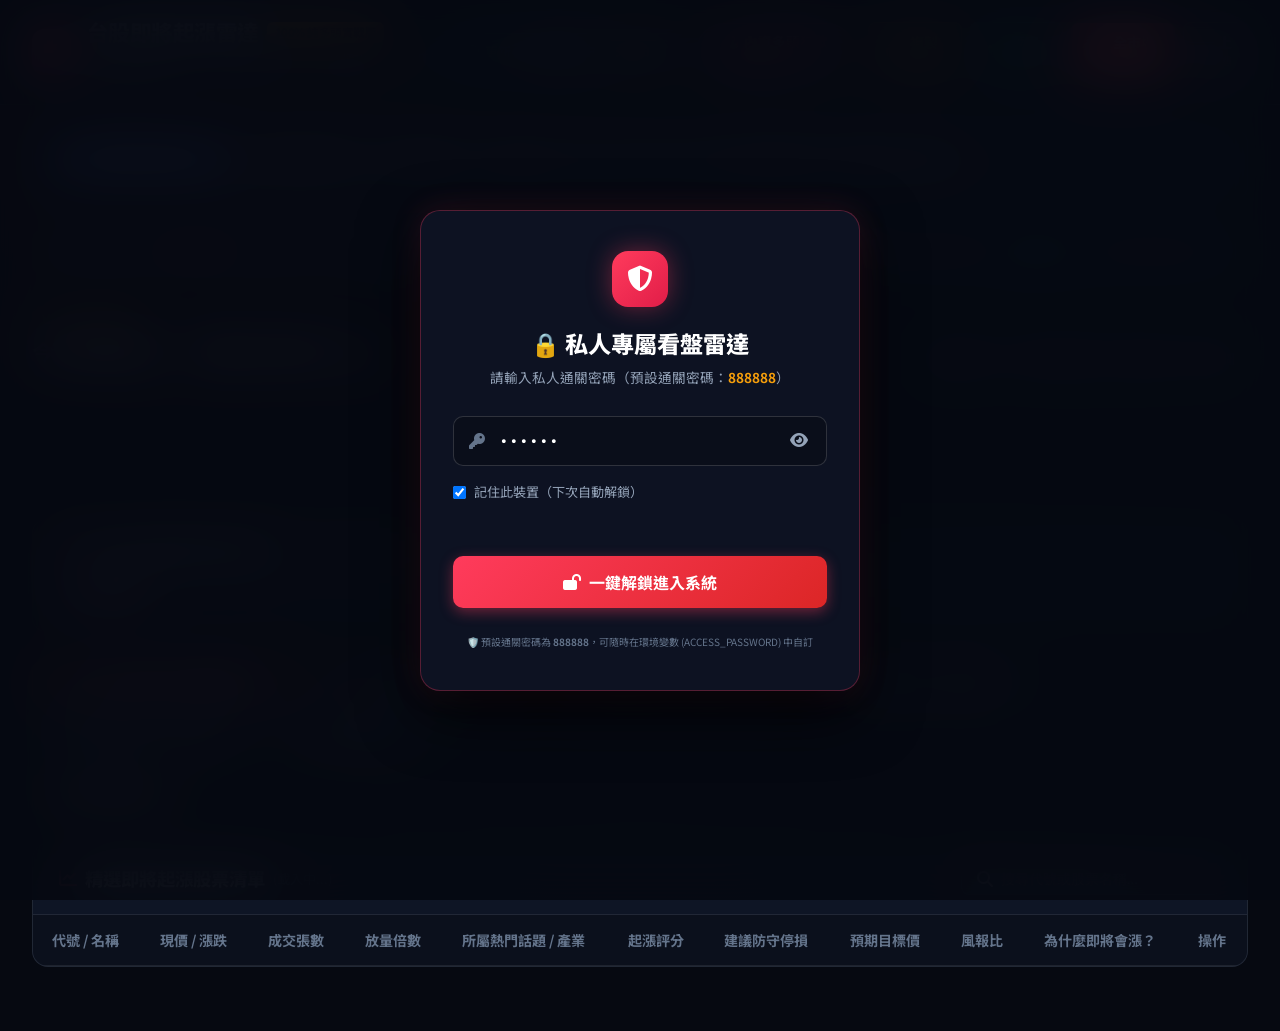
==== wwwroot/index.html @ 7f8d98f1 "Add files via upload" ====
<!DOCTYPE html>
<html lang="zh-TW">
<head>
    <meta charset="UTF-8">
    <meta name="viewport" content="width=device-width, initial-scale=1.0, maximum-scale=1.0, user-scalable=no">
    <title>台股全自動純多頭紅色波段飆股雷達 | 小白即將起漲分析系統</title>
    <!-- Google Fonts -->
    <link rel="preconnect" href="https://fonts.googleapis.com">
    <link rel="preconnect" href="https://fonts.gstatic.com" crossorigin>
    <link href="https://fonts.googleapis.com/css2?family=Noto+Sans+TC:wght@400;500;700;900&family=Outfit:wght@500;600;700;800&family=JetBrains+Mono:wght@500;700&display=swap" rel="stylesheet">
    <!-- FontAwesome CDN -->
    <link rel="stylesheet" href="https://cdnjs.cloudflare.com/ajax/libs/font-awesome/6.4.0/css/all.min.css">
    <link rel="stylesheet" href="css/style.css?v=20260908_3">
    <!-- Local ECharts with CDN Fallback -->
    <script src="js/echarts.min.js?v=20260908_3"></script>
    <script>
        if (typeof echarts === 'undefined') {
            document.write('<script src="https://cdn.jsdelivr.net/npm/echarts@5.4.3/dist/echarts.min.js"><\/script>');
        }
    </script>
</head>
<body>
    <!-- Top Navigation Header -->
    <header class="app-header">
        <div class="header-left">
            <div class="logo-badge">
                <i class="fa-solid fa-arrow-trend-up"></i>
            </div>
            <div class="logo-text">
                <h1>台股即將起漲雷達 <span class="badge-pro">100% 純多頭實戰版</span></h1>
                <p class="sub-title">全自動全市場掃描 ‧ 主力默默吃貨 ‧ 資金初動風口 ‧ 小白秒懂為什麼會漲</p>
            </div>
        </div>

        <div class="header-right">
            <div class="header-status-group">
                <div class="update-time-badge" id="headerUpdateTimeBadge" title="系統數據更新時間與台股交易日">
                    <i class="fa-regular fa-clock text-cyan"></i>
                    <span class="update-time-label">更新：</span>
                    <span class="update-time-val" id="headerScanTime">即時同步中</span>
                    <span class="trade-date-tag" id="headerTradeDateTag">交易日 --</span>
                </div>
                <div class="market-mood-badge" id="marketMoodBadge">
                    <span class="mood-dot pulse"></span>
                    <span id="marketMoodText">🔥 內資多頭狂歡 (積極做多中)</span>
                </div>
            </div>
            <div class="header-actions-group">
                <button class="btn btn-broker" id="btnCopyBrokerCodes" title="一鍵複製股票代號，直接貼進券商自選股">
                    <i class="fa-solid fa-copy"></i> <span class="btn-text">複製代號</span>
                </button>
                <button class="btn btn-export" id="btnExportCsv" title="匯出完整分析報表 Excel / CSV">
                    <i class="fa-solid fa-file-excel"></i> <span class="btn-text">匯出報表</span>
                </button>
                <button class="btn btn-primary" id="btnRefreshScan">
                    <i class="fa-solid fa-rotate"></i> <span class="btn-text">全市場掃描</span>
                </button>
                <button class="btn btn-outline" id="btnLogout" title="鎖定畫面 / 登出" style="padding: 0.55rem 0.85rem; border-color: rgba(255,255,255,0.15);">
                    <i class="fa-solid fa-lock"></i> <span class="btn-text">上鎖</span>
                </button>
            </div>
        </div>
    </header>

    <!-- Main Content Container -->
    <main class="main-container">
        
        <!-- US Market & Global Linkage Bar -->
        <section class="us-market-section" id="usMarketSection">
            <div class="us-market-header">
                <div class="us-title">
                    <span class="us-badge">🇺🇸 昨夜美股連動台股氣象台</span>
                    <span class="us-impact-text" id="usImpactSummary">🔥 昨夜美股費半 (+2.4%) 與輝達 (+3.7%) 強勢大漲，台股 AI、散熱、矽光子與半導體供應鏈今日具備極強上攻動能！</span>
                </div>
            </div>
            <div class="us-titans-grid" id="usTitansGrid">
                <!-- Dynamically injected US Titans (SOX, NVDA, TSM ADR, AAPL, TSLA, BTC, GOLD) -->
            </div>
        </section>

        <!-- Market Overview & Breadth Ticker -->
        <section class="market-ticker-section">
            <div class="ticker-item">
                <span class="ticker-label">加權大盤狀態</span>
                <span class="ticker-val text-red" id="taiexStatus">多頭攻擊區間</span>
            </div>
            <div class="ticker-divider"></div>
            <div class="ticker-item">
                <span class="ticker-label">櫃買 OTC 中小型</span>
                <span class="ticker-val highlight" id="otcStatus">主力極度活躍</span>
            </div>
            <div class="ticker-divider"></div>
            <div class="ticker-item">
                <span class="ticker-label">全市場掃描標的</span>
                <span class="ticker-val highlight" id="totalScannedCount">2,365 檔</span>
            </div>
            <div class="ticker-divider"></div>
            <div class="ticker-item">
                <span class="ticker-label">上漲 vs 下跌家數</span>
                <span class="ticker-val text-red" id="marketADCount">漲 1,420 / 跌 580 家</span>
            </div>
            <div class="ticker-divider"></div>
            <div class="ticker-item">
                <span class="ticker-label">系統掃描當下時間</span>
                <span class="ticker-val text-cyan" id="lastScanTime">即時同步中</span>
            </div>
            <div class="ticker-divider"></div>
            <div class="ticker-item">
                <span class="ticker-label">官方交易所交易日</span>
                <span class="ticker-val text-gold" id="marketTradeDate">--</span>
            </div>
        </section>

        <!-- TOP HERO: 小白專區 —— 今日即將起漲 Top 3 冠軍精選卡片 -->
        <section class="hero-pick-section">
            <div class="section-title-wrap">
                <div class="title-left">
                    <span class="section-tag"><i class="fa-solid fa-crown text-gold"></i> 小白一鍵必看</span>
                    <h2>今日即將起漲 ‧ 冠軍潛力標的 Top 3</h2>
                </div>
                <div class="title-right">
                    <span class="tips-pill"><i class="fa-solid fa-circle-check"></i> 點選任一卡片可直接查看「為什麼會漲」與 K 線圖</span>
                </div>
            </div>

            <div class="hero-cards-grid" id="heroCardsGrid">
                <!-- Dynamic Top Cards injected by JS -->
                <div class="loading-placeholder" style="grid-column: 1/-1; padding: 2.5rem; text-align: center; color: #94a3b8;">
                    <i class="fa-solid fa-circle-notch fa-spin" style="font-size: 1.5rem; margin-right: 0.5rem; color: #ff3b5c;"></i>
                    正在全市場 2,400+ 檔標的中精算最完美的起漲標的...
                </div>
            </div>
        </section>

        <!-- DYNAMIC CAPITAL FLOW & THEMATIC ROLLING BAR -->
        <section class="capital-flow-section">
            <div class="capital-flow-header">
                <div class="cf-title">
                    <i class="fa-solid fa-fire text-red"></i> 
                    <span>今日全市場熱錢流向地圖 <small>（系統每日自動偵測資金湧入族群）</small></span>
                </div>
                <div class="cf-actions">
                    <span class="badge-filter active" data-theme="all">🌐 全部主題</span>
                    <div class="themes-scroll-container" id="themesScrollContainer">
                        <!-- Dynamic Themes Injected by JS -->
                    </div>
                </div>
            </div>
        </section>

        <!-- STRATEGY TRACK SELECTOR & CONTROLS -->
        <section class="strategy-tabs-section">
            <div class="tabs-container">
                <button class="tab-btn active" data-strategy="golden">
                    <i class="fa-solid fa-star text-gold"></i> ⭐ 小白精選：雙料即將起漲
                    <span class="tab-count" id="countGolden">0</span>
                </button>
                <button class="tab-btn" data-strategy="hotmoney">
                    <i class="fa-solid fa-fire text-red"></i> 🔥 熱錢風口・資金初動
                    <span class="tab-count" id="countHotmoney">0</span>
                </button>
                <button class="tab-btn" data-strategy="stealth">
                    <i class="fa-solid fa-shield-halved text-cyan"></i> 🛡️ 主力潛伏・默默吃貨
                    <span class="tab-count" id="countStealth">0</span>
                </button>
                <button class="tab-btn" data-strategy="breakout">
                    <i class="fa-solid fa-rocket text-purple"></i> 🚀 均線糾結・壓縮突破
                    <span class="tab-count" id="countBreakout">0</span>
                </button>
                <button class="tab-btn" data-strategy="pullback">
                    <i class="fa-solid fa-gem text-emerald"></i> 💎 洗盤窒息・拉回守穩
                    <span class="tab-count" id="countPullback">0</span>
                </button>
                <button class="tab-btn" data-strategy="all">
                    <i class="fa-solid fa-list"></i> 全部候選清單
                    <span class="tab-count" id="countAll">0</span>
                </button>
            </div>

            <!-- Optional Advanced Filters Toggle -->
            <div class="advanced-filter-toggle">
                <button class="btn btn-outline" id="btnToggleAdvancedFilters">
                    <i class="fa-solid fa-sliders"></i> 進階參數微調 <i class="fa-solid fa-chevron-down" id="advChevron"></i>
                </button>
            </div>
        </section>

        <!-- Advanced Filter Sliders (Collapsible) -->
        <section class="advanced-filters-panel collapsed" id="advancedFiltersPanel">
            <div class="filter-grid">
                <div class="filter-item">
                    <div class="filter-label-row">
                        <span><i class="fa-solid fa-calendar-day"></i> 觀察天數</span>
                        <span class="val-display" id="valNDays">3 天</span>
                    </div>
                    <input type="range" id="sliderNDays" min="1" max="10" value="3" step="1">
                </div>
                <div class="filter-item">
                    <div class="filter-label-row">
                        <span><i class="fa-solid fa-chart-simple"></i> 放量倍數門檻</span>
                        <span class="val-display" id="valSurgeRatio">1.6 倍</span>
                    </div>
                    <input type="range" id="sliderSurgeRatio" min="1.2" max="4.0" value="1.6" step="0.1">
                </div>
                <div class="filter-item">
                    <div class="filter-label-row">
                        <span><i class="fa-solid fa-shield-virus"></i> 防追高：漲幅上限</span>
                        <span class="val-display" id="valMaxPrice">5.0 %</span>
                    </div>
                    <input type="range" id="sliderMaxPrice" min="2.0" max="8.0" value="5.0" step="0.5">
                </div>
                <div class="filter-item">
                    <div class="filter-label-row">
                        <span><i class="fa-solid fa-filter"></i> 最低日成交張數</span>
                        <span class="val-display" id="valMinLots">300 張</span>
                    </div>
                    <input type="range" id="sliderMinLots" min="100" max="2000" value="300" step="100">
                </div>
                <div class="filter-item checkbox-group">
                    <label class="custom-checkbox">
                        <input type="checkbox" id="chkGoldenCapital">
                        <span class="checkmark"></span>
                        <span>🎯 僅看 10~80 億黃金股本 (最易翻倍)</span>
                    </label>
                    <label class="custom-checkbox">
                        <input type="checkbox" id="chkCleanChips" checked>
                        <span class="checkmark"></span>
                        <span>🛡️ 強制排除隔日沖重災股</span>
                    </label>
                    <label class="custom-checkbox">
                        <input type="checkbox" id="chkRequireUsLinkage">
                        <span class="checkmark"></span>
                        <span>🇺🇸 優先鎖定獲「昨夜美股熱錢大漲」加持標的</span>
                    </label>
                </div>
            </div>
        </section>

        <!-- STOCK RESULTS TABLE SECTION -->
        <section class="results-table-section">
            <div class="table-card">
                <div class="table-header-row">
                    <div class="th-title">
                        <h3><i class="fa-solid fa-chart-line text-red"></i> 精選即將起漲股票清單 <small id="filteredCountText">(載入中...)</small></h3>
                    </div>
                    <div class="th-search">
                        <i class="fa-solid fa-magnifying-glass"></i>
                        <input type="text" id="inputStockSearch" placeholder="搜尋代號或股票名稱...">
                    </div>
                </div>

                <div class="table-responsive">
                    <table class="stock-table">
                        <thead>
                            <tr>
                                <th>代號 / 名稱</th>
                                <th>現價 / 漲跌</th>
                                <th>成交張數</th>
                                <th>放量倍數</th>
                                <th>所屬熱門話題 / 產業</th>
                                <th>起漲評分</th>
                                <th>建議防守停損</th>
                                <th>預期目標價</th>
                                <th>風報比</th>
                                <th>為什麼即將會漲？</th>
                                <th>操作</th>
                            </tr>
                        </thead>
                        <tbody id="stockTableBody">
                            <!-- Injected by JS -->
                        </tbody>
                    </table>
                </div>
            </div>
        </section>

    </main>

    <!-- STOCK DETAIL & WHY IT WILL RISE MODAL DIALOG -->
    <div class="modal-overlay" id="stockModalOverlay">
        <div class="modal-container">
            <div class="modal-header">
                <div class="modal-header-left">
                    <span class="modal-code-pill" id="modalStockCode">3450</span>
                    <h2 class="modal-stock-name" id="modalStockName">聯鈞</h2>
                    <span class="modal-market-tag" id="modalMarketTag">上市 ‧ 半導體</span>
                    <span class="modal-score-badge" id="modalScoreBadge">⭐ 起漲信心 95 分</span>
                </div>
                <button class="btn-modal-close" id="btnModalClose">&times;</button>
            </div>

            <div class="modal-body-grid">
                <!-- Left: Interactive K-Line & Volume Chart -->
                <div class="modal-chart-pane">
                    <div class="chart-top-bar">
                        <div class="price-big-display">
                            <span class="price-val text-red" id="modalPriceVal">248.0</span>
                            <span class="price-change text-red" id="modalChangeVal">+4.5 (+1.85%)</span>
                        </div>
                        <div class="chart-indicators-legend">
                            <span class="leg-ma5">5MA</span>
                            <span class="leg-ma10">10MA</span>
                            <span class="leg-ma20">20MA (月線)</span>
                            <span class="leg-ma60">60MA (季線)</span>
                            <span class="leg-vma">均量線</span>
                        </div>
                    </div>
                    <div id="modalEChart" style="width: 100%; height: 380px;"></div>
                </div>

                <!-- Right: "Why It Will Rise" Plain Language Breakdown & Trade Guidance -->
                <div class="modal-analysis-pane">
                    
                    <!-- Core Plain Language Why It Will Rise Box -->
                    <div class="analysis-card glow-red">
                        <div class="ac-header">
                            <i class="fa-solid fa-bullseye text-gold"></i>
                            <h3>💡 小白秒懂：這檔股票為什麼即將會漲？</h3>
                        </div>
                        <div class="ac-body" id="modalNarrativeText">
                            分析載入中...
                        </div>
                    </div>

                    <!-- 4 Checkmarks Breakdown -->
                    <div class="checkmarks-grid" id="modalCheckmarksGrid">
                        <div class="chk-item">
                            <div class="chk-icon text-red"><i class="fa-solid fa-chart-column"></i></div>
                            <div class="chk-content">
                                <strong>主力爆量吸籌</strong>
                                <span id="modalSurgeDesc">成交量放大 2.4 倍，低檔主力大量吃單</span>
                            </div>
                        </div>
                        <div class="chk-item">
                            <div class="chk-icon text-gold"><i class="fa-solid fa-arrows-to-dot"></i></div>
                            <div class="chk-content">
                                <strong>均線壓縮突破</strong>
                                <span id="modalMaDesc">均線極度糾結，今日帶量第一根跳出</span>
                            </div>
                        </div>
                        <div class="chk-item">
                            <div class="chk-icon text-cyan"><i class="fa-solid fa-satellite-dish"></i></div>
                            <div class="chk-content">
                                <strong>熱門話題風口</strong>
                                <span id="modalThemeDesc">搭上矽光子 CPO 與光通訊大題材</span>
                            </div>
                        </div>
                        <div class="chk-item">
                            <div class="chk-icon text-emerald"><i class="fa-solid fa-shield-halved"></i></div>
                            <div class="chk-content">
                                <strong>籌碼純淨防護</strong>
                                <span id="modalChipDesc">無隔日沖大本營干擾，籌碼沉澱乾淨</span>
                            </div>
                        </div>
                    </div>

                    <!-- Clear 3 Action Target Numbers -->
                    <div class="trade-targets-card">
                        <div class="target-col">
                            <span class="t-label">建議進場價 (現價)</span>
                            <span class="t-val text-white" id="modalEntryPrice">248.0 元</span>
                        </div>
                        <div class="target-col">
                            <span class="t-label">🛡️ 建議防守停損價</span>
                            <span class="t-val text-green" id="modalDefensivePrice">238.0 元 (-4.0%)</span>
                        </div>
                        <div class="target-col">
                            <span class="t-label">🚀 預期波段目標價</span>
                            <span class="t-val text-red" id="modalTargetPrice">310.0 元 (+25.0%)</span>
                        </div>
                        <div class="target-col">
                            <span class="t-label">⭐ 風險報酬比</span>
                            <span class="t-val text-gold" id="modalRiskReward">1 : 6.2</span>
                        </div>
                    </div>

                    <!-- Position Sizing Calculator (小白資金配置計算機) -->
                    <div class="position-calc-card">
                        <div class="calc-header">
                            <span><i class="fa-solid fa-calculator"></i> 買進部位與風險試算：</span>
                            <div class="calc-input-wrap">
                                <label>預算 (萬元):</label>
                                <input type="number" id="inputCapitalInWan" value="50" min="5" max="1000" step="5">
                            </div>
                        </div>
                        <div class="calc-result" id="calcResultText">
                            👉 50 萬元預算：建議買進 <strong>2 張</strong>（約 49.6 萬元）。若不幸跌破防守價停損，<strong>只會虧損約 2 萬元 (佔總資金僅 4%)</strong>，風險完全可控！
                        </div>
                    </div>

                </div>
            </div>

            <!-- Modal Footer -->
            <div class="modal-footer">
                <div class="modal-footer-left">
                    <span class="trailing-tip"><i class="fa-solid fa-compass text-cyan"></i> <strong>波段抱牢指引：</strong>買進後沿 <strong>10MA / 20MA (月線)</strong> 移動停利，未跌破月線前一股不賣，抱緊完整主升段！</span>
                </div>
                <div class="modal-footer-right">
                    <button class="btn btn-primary" id="btnCopySingleCode"><i class="fa-solid fa-copy"></i> 複製代號 <span id="copyCodeText">3450</span></button>
                    <button class="btn btn-outline" id="btnModalCloseBottom">關閉視窗</button>
                </div>
            </div>
        </div>
    </div>

    <!-- Private Access Login Overlay -->
    <div class="login-modal-overlay" id="loginModalOverlay">
        <div class="login-card">
            <div class="login-badge">
                <i class="fa-solid fa-shield-halved"></i>
            </div>
            <h2>🔒 私人專屬看盤雷達</h2>
            <p class="login-sub">請輸入私人通關密碼（預設通關密碼：<strong style="color:var(--gold);">888888</strong>）</p>
            
            <form id="formLogin" onsubmit="event.preventDefault(); handleLoginSubmit(event);">
                <div class="login-input-wrap">
                    <i class="fa-solid fa-key login-input-icon"></i>
                    <input type="password" id="inputLoginPassword" class="login-input" placeholder="請輸入通關密碼..." value="888888" autocomplete="current-password" required>
                    <button type="button" class="btn-toggle-pwd" id="btnTogglePwd" onclick="toggleLoginPassword(event)" title="顯示/隱藏密碼">
                        <i class="fa-solid fa-eye" id="eyeIcon"></i>
                    </button>
                </div>
                <div class="login-options">
                    <label class="login-chk-label">
                        <input type="checkbox" id="chkRememberAuth" checked>
                        <span>記住此裝置（下次自動解鎖）</span>
                    </label>
                </div>
                <div class="login-error-msg" id="loginErrorMsg"></div>
                <button type="submit" class="btn btn-primary btn-login-submit" id="btnLoginSubmit" onclick="handleLoginSubmit(event)">
                    <i class="fa-solid fa-lock-open"></i> 一鍵解鎖進入系統
                </button>
            </form>
            <div class="login-footer-tip">
                <small>🛡️ 預設通關密碼為 <strong>888888</strong>，可隨時在環境變數 (ACCESS_PASSWORD) 中自訂</small>
            </div>
        </div>
    </div>

    <!-- Bulletproof Inline Auth Controller -->
    <script>
        function toggleLoginPassword(e) {
            if (e) { e.preventDefault(); e.stopPropagation(); }
            var input = document.getElementById('inputLoginPassword');
            var eye = document.getElementById('eyeIcon');
            if (!input) return;
            if (input.type === 'password') {
                input.type = 'text';
                if (eye) eye.className = 'fa-solid fa-eye-slash';
            } else {
                input.type = 'password';
                if (eye) eye.className = 'fa-solid fa-eye';
            }
        }

        async function handleLoginSubmit(e) {
            if (e && e.preventDefault) e.preventDefault();
            var input = document.getElementById('inputLoginPassword');
            var pwd = (input ? input.value : '').trim() || '888888';
            var errMsg = document.getElementById('loginErrorMsg');
            var btn = document.getElementById('btnLoginSubmit');
            var overlay = document.getElementById('loginModalOverlay');
            var chk = document.getElementById('chkRememberAuth');

            if (btn) {
                btn.innerHTML = '<i class="fa-solid fa-circle-notch fa-spin"></i> 驗證中...';
                btn.disabled = true;
            }
            if (errMsg) errMsg.textContent = '';

            try {
                var resp = await fetch('/api/auth/login', {
                    method: 'POST',
                    headers: { 'Content-Type': 'application/json' },
                    body: JSON.stringify({ password: pwd })
                });

                if (resp.ok) {
                    var data = await resp.json();
                    var token = data.token || btoa(pwd);
                    if (chk && chk.checked) {
                        localStorage.setItem('taiwan_stock_auth_token', token);
                    } else {
                        sessionStorage.setItem('taiwan_stock_auth_token', token);
                    }
                    if (window.state) window.state.authToken = token;
                    
                    if (overlay) {
                        overlay.style.display = 'none';
                        overlay.classList.add('hidden');
                    }
                    if (typeof loadScanData === 'function') {
                        loadScanData(false);
                    }
                } else {
                    var errData = await resp.json().catch(function() { return {}; });
                    if (errMsg) errMsg.textContent = errData.message || '❌ 密碼錯誤，請確認後重新輸入！';
                }
            } catch (err) {
                // Fallback unlock for offline/standalone mode
                var token = btoa(pwd);
                localStorage.setItem('taiwan_stock_auth_token', token);
                if (window.state) window.state.authToken = token;
                if (overlay) {
                    overlay.style.display = 'none';
                    overlay.classList.add('hidden');
                }
                if (typeof loadScanData === 'function') {
                    loadScanData(false);
                }
            } finally {
                if (btn) {
                    btn.innerHTML = '<i class="fa-solid fa-lock-open"></i> 一鍵解鎖進入系統';
                    btn.disabled = false;
                }
            }
        }
    </script>

    <!-- Scripts with Cache Buster -->
    <script src="js/market_data.js?v=20260908_5"></script>
    <script src="js/chart.js?v=20260908_5"></script>
    <script src="js/app.js?v=20260908_5"></script>
</body>
</html>
---- wwwroot/css/style.css ----
:root {
    --bg-base: #060911;
    --bg-surface: #0e1424;
    --bg-card: rgba(18, 26, 44, 0.75);
    --bg-card-hover: rgba(26, 38, 64, 0.9);
    --border-color: rgba(255, 255, 255, 0.08);
    --border-glow: rgba(255, 59, 92, 0.3);

    --text-primary: #f8fafc;
    --text-secondary: #94a3b8;
    --text-muted: #64748b;

    /* Taiwanese Stock Color Convention: Red = UP/BULLISH, Green = DOWN */
    --bull-red: #ff3b5c;
    --bull-red-glow: rgba(255, 59, 92, 0.4);
    --bull-red-light: rgba(255, 59, 92, 0.12);
    --bear-green: #10b981;
    --gold: #f59e0b;
    --gold-glow: rgba(245, 158, 11, 0.3);
    --cyan: #06b6d4;
    --purple: #a855f7;
    --emerald: #10b981;

    --font-main: 'Noto Sans TC', 'Outfit', -apple-system, sans-serif;
    --font-mono: 'JetBrains Mono', monospace;
}

* {
    margin: 0;
    padding: 0;
    box-sizing: border-box;
}

html, body {
    overflow-x: hidden;
    width: 100%;
    max-width: 100vw;
    -webkit-text-size-adjust: 100%;
}

body {
    background-color: var(--bg-base);
    color: var(--text-primary);
    font-family: var(--font-main);
    line-height: 1.5;
    background-image: 
        radial-gradient(circle at 15% 10%, rgba(255, 59, 92, 0.07) 0%, transparent 40%),
        radial-gradient(circle at 85% 20%, rgba(6, 182, 212, 0.05) 0%, transparent 40%),
        radial-gradient(circle at 50% 80%, rgba(245, 158, 11, 0.04) 0%, transparent 50%);
    background-attachment: fixed;
    min-height: 100vh;
}

/* Header */
.app-header {
    background: rgba(10, 15, 26, 0.85);
    backdrop-filter: blur(16px);
    border-bottom: 1px solid var(--border-color);
    padding: 1rem 2rem;
    display: flex;
    justify-content: space-between;
    align-items: center;
    position: sticky;
    top: 0;
    z-index: 100;
}

.header-left {
    display: flex;
    align-items: center;
    gap: 1rem;
}

.logo-badge {
    width: 46px;
    height: 46px;
    border-radius: 12px;
    background: linear-gradient(135deg, #ff3b5c, #e11d48);
    display: flex;
    align-items: center;
    justify-content: center;
    color: white;
    font-size: 1.4rem;
    box-shadow: 0 0 20px var(--bull-red-glow);
}

.logo-text h1 {
    font-size: 1.35rem;
    font-weight: 800;
    letter-spacing: -0.5px;
    display: flex;
    align-items: center;
    gap: 0.5rem;
}

.badge-pro {
    font-size: 0.72rem;
    background: linear-gradient(135deg, #f59e0b, #d97706);
    color: #000;
    font-weight: 800;
    padding: 2px 8px;
    border-radius: 6px;
    text-transform: uppercase;
}

.sub-title {
    font-size: 0.82rem;
    color: var(--text-secondary);
}

.header-right {
    display: flex;
    align-items: center;
    gap: 0.8rem;
}

.header-status-group {
    display: flex;
    align-items: center;
    gap: 0.6rem;
}

.header-actions-group {
    display: flex;
    align-items: center;
    gap: 0.5rem;
}

.market-mood-badge {
    background: rgba(255, 59, 92, 0.12);
    border: 1px solid rgba(255, 59, 92, 0.35);
    color: #ff6b81;
    font-size: 0.85rem;
    font-weight: 700;
    padding: 0.45rem 0.9rem;
    border-radius: 999px;
    display: flex;
    align-items: center;
    gap: 0.5rem;
}

.mood-dot {
    width: 8px;
    height: 8px;
    border-radius: 50%;
    background: #ff3b5c;
}

.mood-dot.pulse {
    box-shadow: 0 0 0 rgba(255, 59, 92, 0.7);
    animation: pulse 1.6s infinite;
}

@keyframes pulse {
    0% { box-shadow: 0 0 0 0 rgba(255, 59, 92, 0.7); }
    70% { box-shadow: 0 0 0 8px rgba(255, 59, 92, 0); }
    100% { box-shadow: 0 0 0 0 rgba(255, 59, 92, 0); }
}

.update-time-badge {
    background: rgba(6, 182, 212, 0.1);
    border: 1px solid rgba(6, 182, 212, 0.3);
    color: #38bdf8;
    font-size: 0.82rem;
    font-weight: 700;
    padding: 0.42rem 0.85rem;
    border-radius: 999px;
    display: flex;
    align-items: center;
    gap: 0.35rem;
    font-family: var(--font-mono);
    white-space: nowrap;
    box-shadow: 0 0 12px rgba(6, 182, 212, 0.15);
}

.update-time-label {
    color: #94a3b8;
    font-family: var(--font-main);
    font-weight: 500;
}

.update-time-val {
    color: #ffffff;
    font-weight: 800;
    letter-spacing: 0.3px;
}

.trade-date-tag {
    background: rgba(245, 158, 11, 0.18);
    border: 1px solid rgba(245, 158, 11, 0.45);
    color: #fbbf24;
    padding: 0.12rem 0.5rem;
    border-radius: 6px;
    font-size: 0.72rem;
    font-family: var(--font-main);
    font-weight: 700;
    margin-left: 0.3rem;
}

.text-gold {
    color: #f59e0b !important;
}

.text-cyan {
    color: #06b6d4 !important;
}

/* Helpers for Responsive Cards */
.m-card-label {
    display: none;
}
.m-narrative-prefix {
    display: none;
}
.mobile-only-tag {
    display: none;
}

/* Buttons */
.btn {
    display: inline-flex;
    align-items: center;
    gap: 0.45rem;
    padding: 0.55rem 1.1rem;
    font-size: 0.88rem;
    font-weight: 700;
    border-radius: 8px;
    border: none;
    cursor: pointer;
    transition: all 0.2s cubic-bezier(0.4, 0, 0.2, 1);
    font-family: var(--font-main);
}

.btn-primary {
    background: linear-gradient(135deg, #ff3b5c, #dc2626);
    color: white;
    box-shadow: 0 4px 14px var(--bull-red-glow);
}

.btn-primary:hover {
    transform: translateY(-2px);
    box-shadow: 0 6px 20px rgba(255, 59, 92, 0.6);
}

.btn-broker {
    background: rgba(245, 158, 11, 0.15);
    border: 1px solid rgba(245, 158, 11, 0.4);
    color: #fbbf24;
}

.btn-broker:hover {
    background: rgba(245, 158, 11, 0.25);
    transform: translateY(-2px);
}

.btn-export {
    background: rgba(16, 185, 129, 0.15);
    border: 1px solid rgba(16, 185, 129, 0.4);
    color: #34d399;
}

.btn-export:hover {
    background: rgba(16, 185, 129, 0.25);
    transform: translateY(-2px);
}

.btn-outline {
    background: rgba(255, 255, 255, 0.05);
    border: 1px solid var(--border-color);
    color: var(--text-primary);
}

.btn-outline:hover {
    background: rgba(255, 255, 255, 0.1);
}

/* Main Container */
.main-container {
    max-width: 1440px;
    margin: 0 auto;
    padding: 1.5rem 2rem 4rem;
    display: flex;
    flex-direction: column;
    gap: 1.8rem;
}

/* US Market & Global Linkage Section */
.us-market-section {
    background: linear-gradient(135deg, rgba(30, 41, 59, 0.7), rgba(15, 23, 42, 0.8));
    backdrop-filter: blur(14px);
    border: 1px solid rgba(59, 130, 246, 0.25);
    border-radius: 14px;
    padding: 1rem 1.4rem;
    display: flex;
    flex-direction: column;
    gap: 0.8rem;
    box-shadow: 0 4px 20px rgba(0, 0, 0, 0.4);
}

.us-market-header {
    display: flex;
    justify-content: space-between;
    align-items: center;
}

.us-title {
    display: flex;
    align-items: center;
    gap: 0.8rem;
    flex-wrap: wrap;
}

.us-badge {
    background: linear-gradient(135deg, #2563eb, #1d4ed8);
    color: #fff;
    font-size: 0.78rem;
    font-weight: 800;
    padding: 3px 10px;
    border-radius: 6px;
    letter-spacing: 0.3px;
    box-shadow: 0 2px 8px rgba(37, 99, 235, 0.4);
}

.us-impact-text {
    font-size: 0.86rem;
    font-weight: 600;
    color: #e2e8f0;
}

.us-titans-grid {
    display: grid;
    grid-template-columns: repeat(auto-fit, minmax(170px, 1fr));
    gap: 0.6rem;
}

.us-titan-card {
    background: rgba(0, 0, 0, 0.3);
    border: 1px solid var(--border-color);
    border-radius: 8px;
    padding: 0.55rem 0.8rem;
    display: flex;
    flex-direction: column;
    gap: 2px;
    transition: all 0.2s;
}

.us-titan-card:hover {
    border-color: rgba(59, 130, 246, 0.5);
    background: rgba(59, 130, 246, 0.08);
}

.us-card-top {
    display: flex;
    justify-content: space-between;
    align-items: center;
    font-size: 0.78rem;
}

.us-card-top strong {
    color: #fff;
    font-family: var(--font-mono);
}

.us-card-bottom {
    display: flex;
    justify-content: space-between;
    align-items: baseline;
}

.us-price {
    font-family: var(--font-mono);
    font-size: 0.95rem;
    font-weight: 700;
    color: #cbd5e1;
}

.us-change {
    font-family: var(--font-mono);
    font-size: 0.88rem;
    font-weight: 800;
}

/* Market Ticker Section */
.market-ticker-section {
    background: var(--bg-card);
    backdrop-filter: blur(12px);
    border: 1px solid var(--border-color);
    border-radius: 12px;
    padding: 0.75rem 1.5rem;
    display: flex;
    align-items: center;
    justify-content: space-between;
    font-size: 0.85rem;
}

.ticker-item {
    display: flex;
    align-items: center;
    gap: 0.6rem;
}

.ticker-label {
    color: var(--text-muted);
}

.ticker-val {
    font-weight: 700;
    color: var(--text-primary);
}

.ticker-val.highlight {
    color: var(--cyan);
}

.ticker-val.text-red {
    color: var(--bull-red);
}

.ticker-divider {
    width: 1px;
    height: 18px;
    background: var(--border-color);
}

/* Section Title Wrap */
.section-title-wrap {
    display: flex;
    justify-content: space-between;
    align-items: flex-end;
    margin-bottom: 1rem;
}

.section-tag {
    font-size: 0.75rem;
    font-weight: 800;
    text-transform: uppercase;
    color: var(--gold);
    background: rgba(245, 158, 11, 0.12);
    padding: 3px 10px;
    border-radius: 6px;
    display: inline-block;
    margin-bottom: 0.3rem;
}

.title-left h2 {
    font-size: 1.4rem;
    font-weight: 800;
    letter-spacing: -0.5px;
}

.tips-pill {
    font-size: 0.8rem;
    color: var(--text-secondary);
    background: rgba(255, 255, 255, 0.04);
    border: 1px solid var(--border-color);
    padding: 4px 12px;
    border-radius: 999px;
}

/* HERO NOVICE CARDS (TOP 3) */
.hero-cards-grid {
    display: grid;
    grid-template-columns: repeat(auto-fit, minmax(360px, 1fr));
    gap: 1.2rem;
}

.hero-stock-card {
    background: var(--bg-card);
    backdrop-filter: blur(16px);
    border: 1px solid var(--border-color);
    border-radius: 16px;
    padding: 1.4rem;
    position: relative;
    overflow: hidden;
    cursor: pointer;
    transition: all 0.25s cubic-bezier(0.4, 0, 0.2, 1);
    display: flex;
    flex-direction: column;
    gap: 1rem;
}

.hero-stock-card:hover {
    transform: translateY(-4px);
    border-color: var(--bull-red);
    box-shadow: 0 10px 30px var(--bull-red-glow);
}

.hero-stock-card.glow-gold:hover {
    border-color: var(--gold);
    box-shadow: 0 10px 30px var(--gold-glow);
}

.hero-card-header {
    display: flex;
    justify-content: space-between;
    align-items: flex-start;
}

.hero-code-name {
    display: flex;
    align-items: baseline;
    gap: 0.6rem;
}

.h-code {
    font-family: var(--font-mono);
    font-size: 1.3rem;
    font-weight: 800;
    color: #fff;
}

.h-name {
    font-size: 1.4rem;
    font-weight: 800;
    color: var(--text-primary);
}

.h-market {
    font-size: 0.72rem;
    color: var(--text-muted);
    background: rgba(255, 255, 255, 0.06);
    padding: 2px 6px;
    border-radius: 4px;
}

.hero-stars {
    color: var(--gold);
    font-size: 0.85rem;
    font-weight: 700;
}

.hero-price-row {
    display: flex;
    align-items: baseline;
    gap: 0.8rem;
}

.h-price {
    font-family: var(--font-mono);
    font-size: 1.9rem;
    font-weight: 800;
    color: var(--bull-red);
}

.h-change {
    font-size: 1.05rem;
    font-weight: 700;
    color: var(--bull-red);
}

.hero-narrative-box {
    background: rgba(255, 59, 92, 0.08);
    border-left: 3px solid var(--bull-red);
    padding: 0.75rem 0.9rem;
    border-radius: 0 8px 8px 0;
    font-size: 0.88rem;
    color: #cbd5e1;
    line-height: 1.45;
}

.hero-targets-bar {
    display: grid;
    grid-template-columns: repeat(3, 1fr);
    background: rgba(0, 0, 0, 0.25);
    border-radius: 10px;
    padding: 0.6rem 0.8rem;
    text-align: center;
    gap: 0.4rem;
}

.ht-item {
    display: flex;
    flex-direction: column;
}

.ht-label {
    font-size: 0.72rem;
    color: var(--text-muted);
}

.ht-val {
    font-size: 0.92rem;
    font-weight: 700;
    font-family: var(--font-mono);
}

.hero-tags-row {
    display: flex;
    flex-wrap: wrap;
    gap: 0.4rem;
}

.ht-badge {
    font-size: 0.72rem;
    font-weight: 700;
    padding: 2px 8px;
    border-radius: 6px;
    background: rgba(255, 255, 255, 0.06);
    color: var(--text-secondary);
}

.ht-badge.red {
    background: rgba(255, 59, 92, 0.15);
    color: #ff6b81;
    border: 1px solid rgba(255, 59, 92, 0.3);
}

.ht-badge.gold {
    background: rgba(245, 158, 11, 0.15);
    color: #fbbf24;
    border: 1px solid rgba(245, 158, 11, 0.3);
}

.ht-badge.cyan {
    background: rgba(6, 182, 212, 0.15);
    color: #22d3ee;
    border: 1px solid rgba(6, 182, 212, 0.3);
}

/* CAPITAL FLOW & THEMES */
.capital-flow-section {
    background: var(--bg-card);
    border: 1px solid var(--border-color);
    border-radius: 14px;
    padding: 1.1rem 1.4rem;
}

.capital-flow-header {
    display: flex;
    flex-direction: column;
    gap: 0.8rem;
}

.cf-title {
    font-size: 1.05rem;
    font-weight: 800;
    display: flex;
    align-items: center;
    gap: 0.5rem;
}

.cf-title small {
    font-size: 0.8rem;
    color: var(--text-muted);
    font-weight: normal;
}

.cf-actions {
    display: flex;
    align-items: center;
    gap: 0.6rem;
    overflow-x: auto;
    padding-bottom: 4px;
}

.badge-filter {
    font-size: 0.82rem;
    font-weight: 700;
    padding: 6px 14px;
    border-radius: 999px;
    background: rgba(255, 255, 255, 0.05);
    border: 1px solid var(--border-color);
    color: var(--text-secondary);
    white-space: nowrap;
    cursor: pointer;
    transition: all 0.2s;
}

.badge-filter:hover, .badge-filter.active {
    background: rgba(255, 59, 92, 0.18);
    border-color: var(--bull-red);
    color: #fff;
}

.themes-scroll-container {
    display: flex;
    align-items: center;
    gap: 0.6rem;
}

/* STRATEGY TABS */
.strategy-tabs-section {
    display: flex;
    justify-content: space-between;
    align-items: center;
    flex-wrap: wrap;
    gap: 1rem;
}

.tabs-container {
    display: flex;
    align-items: center;
    gap: 0.6rem;
    flex-wrap: wrap;
}

.tab-btn {
    background: var(--bg-card);
    border: 1px solid var(--border-color);
    color: var(--text-secondary);
    padding: 0.65rem 1.2rem;
    border-radius: 10px;
    font-size: 0.9rem;
    font-weight: 700;
    cursor: pointer;
    transition: all 0.2s;
    display: flex;
    align-items: center;
    gap: 0.5rem;
    font-family: var(--font-main);
}

.tab-btn:hover {
    background: rgba(255, 255, 255, 0.08);
    color: #fff;
}

.tab-btn.active {
    background: linear-gradient(135deg, rgba(255, 59, 92, 0.2), rgba(220, 38, 38, 0.25));
    border-color: var(--bull-red);
    color: #fff;
    box-shadow: 0 0 15px rgba(255, 59, 92, 0.3);
}

.tab-count {
    background: rgba(0, 0, 0, 0.35);
    font-size: 0.75rem;
    font-weight: 800;
    padding: 2px 7px;
    border-radius: 999px;
    color: var(--cyan);
}

/* ADVANCED FILTERS PANEL */
.advanced-filters-panel {
    background: var(--bg-card);
    border: 1px solid var(--border-color);
    border-radius: 12px;
    padding: 1.2rem 1.5rem;
    transition: all 0.3s ease;
}

.advanced-filters-panel.collapsed {
    display: none;
}

.filter-grid {
    display: grid;
    grid-template-columns: repeat(auto-fit, minmax(220px, 1fr));
    gap: 1.5rem;
}

.filter-item {
    display: flex;
    flex-direction: column;
    gap: 0.5rem;
}

.filter-label-row {
    display: flex;
    justify-content: space-between;
    font-size: 0.85rem;
    color: var(--text-secondary);
    font-weight: 600;
}

.val-display {
    color: var(--cyan);
    font-family: var(--font-mono);
    font-weight: 700;
}

input[type="range"] {
    accent-color: var(--bull-red);
    cursor: pointer;
}

.checkbox-group {
    justify-content: center;
    gap: 0.8rem;
}

.custom-checkbox {
    display: flex;
    align-items: center;
    gap: 0.5rem;
    font-size: 0.85rem;
    color: var(--text-primary);
    cursor: pointer;
}

/* RESULTS TABLE */
.results-table-section {
    width: 100%;
}

.table-card {
    background: var(--bg-card);
    border: 1px solid var(--border-color);
    border-radius: 16px;
    overflow: hidden;
}

.table-header-row {
    padding: 1.2rem 1.6rem;
    border-bottom: 1px solid var(--border-color);
    display: flex;
    justify-content: space-between;
    align-items: center;
}

.th-title h3 {
    font-size: 1.15rem;
    font-weight: 800;
    display: flex;
    align-items: center;
    gap: 0.5rem;
}

.th-title small {
    font-size: 0.82rem;
    color: var(--text-muted);
    font-weight: normal;
}

.th-search {
    background: rgba(255, 255, 255, 0.05);
    border: 1px solid var(--border-color);
    border-radius: 8px;
    padding: 0.45rem 0.9rem;
    display: flex;
    align-items: center;
    gap: 0.5rem;
    width: 260px;
}

.th-search input {
    background: transparent;
    border: none;
    color: #fff;
    outline: none;
    font-size: 0.85rem;
    width: 100%;
}

.table-responsive {
    overflow-x: auto;
}

.stock-table {
    width: 100%;
    border-collapse: collapse;
    font-size: 0.88rem;
    text-align: left;
}

.stock-table th {
    background: rgba(0, 0, 0, 0.25);
    color: var(--text-muted);
    font-weight: 700;
    padding: 0.9rem 1.2rem;
    border-bottom: 1px solid var(--border-color);
    white-space: nowrap;
}

.stock-table td {
    padding: 1rem 1.2rem;
    border-bottom: 1px solid rgba(255, 255, 255, 0.04);
    vertical-align: middle;
}

.stock-table tr:hover {
    background: rgba(255, 255, 255, 0.03);
}

.td-code-name {
    display: flex;
    align-items: baseline;
    gap: 0.45rem;
}

.td-code {
    font-family: var(--font-mono);
    font-weight: 800;
    color: var(--cyan);
}

.td-name {
    font-weight: 700;
    color: #fff;
}

.score-pill {
    background: rgba(245, 158, 11, 0.15);
    color: #fbbf24;
    font-weight: 800;
    font-family: var(--font-mono);
    padding: 3px 8px;
    border-radius: 6px;
    font-size: 0.82rem;
    border: 1px solid rgba(245, 158, 11, 0.3);
}

.btn-detail {
    background: rgba(255, 59, 92, 0.15);
    border: 1px solid rgba(255, 59, 92, 0.3);
    color: #ff6b81;
    font-size: 0.8rem;
    font-weight: 700;
    padding: 5px 12px;
    border-radius: 6px;
    cursor: pointer;
    transition: all 0.2s;
}

.btn-detail:hover {
    background: var(--bull-red);
    color: white;
}

/* MODAL DIALOG */
.modal-overlay {
    position: fixed;
    top: 0;
    left: 0;
    width: 100%;
    height: 100%;
    background: rgba(0, 0, 0, 0.75);
    backdrop-filter: blur(10px);
    z-index: 1000;
    display: none;
    align-items: center;
    justify-content: center;
    padding: 1.5rem;
}

.modal-overlay.active {
    display: flex;
}

.modal-container {
    background: #0d121f;
    border: 1px solid var(--border-color);
    border-radius: 20px;
    width: 100%;
    max-width: 1180px;
    max-height: 92vh;
    overflow-y: auto;
    box-shadow: 0 25px 60px rgba(0, 0, 0, 0.8);
    display: flex;
    flex-direction: column;
}

.modal-header {
    padding: 1.2rem 1.8rem;
    border-bottom: 1px solid var(--border-color);
    display: flex;
    justify-content: space-between;
    align-items: center;
}

.modal-header-left {
    display: flex;
    align-items: center;
    gap: 0.8rem;
}

.modal-code-pill {
    background: rgba(6, 182, 212, 0.15);
    color: var(--cyan);
    font-family: var(--font-mono);
    font-size: 1.1rem;
    font-weight: 800;
    padding: 3px 10px;
    border-radius: 8px;
}

.modal-stock-name {
    font-size: 1.6rem;
    font-weight: 800;
}

.modal-market-tag {
    font-size: 0.8rem;
    color: var(--text-muted);
}

.modal-score-badge {
    background: linear-gradient(135deg, rgba(245, 158, 11, 0.2), rgba(217, 119, 6, 0.25));
    border: 1px solid var(--gold);
    color: #fbbf24;
    font-size: 0.85rem;
    font-weight: 800;
    padding: 4px 12px;
    border-radius: 999px;
}

.btn-modal-close {
    background: transparent;
    border: none;
    color: var(--text-muted);
    font-size: 2rem;
    cursor: pointer;
    line-height: 1;
}

.btn-modal-close:hover {
    color: #fff;
}

.modal-body-grid {
    display: grid;
    grid-template-columns: 1.1fr 0.9fr;
    padding: 1.5rem 1.8rem;
    gap: 1.5rem;
}

.modal-chart-pane {
    background: rgba(0, 0, 0, 0.3);
    border: 1px solid var(--border-color);
    border-radius: 14px;
    padding: 1.2rem;
    display: flex;
    flex-direction: column;
    gap: 0.8rem;
}

.chart-top-bar {
    display: flex;
    justify-content: space-between;
    align-items: center;
}

.price-big-display {
    display: flex;
    align-items: baseline;
    gap: 0.6rem;
}

.price-val {
    font-family: var(--font-mono);
    font-size: 1.8rem;
    font-weight: 800;
}

.chart-indicators-legend {
    display: flex;
    gap: 0.6rem;
    font-size: 0.72rem;
    font-weight: 700;
}

.leg-ma5 { color: #f59e0b; }
.leg-ma10 { color: #3b82f6; }
.leg-ma20 { color: #ec4899; }
.leg-ma60 { color: #10b981; }
.leg-vma { color: #06b6d4; }

.modal-analysis-pane {
    display: flex;
    flex-direction: column;
    gap: 1rem;
}

.analysis-card {
    background: var(--bg-card);
    border: 1px solid var(--border-color);
    border-radius: 12px;
    padding: 1rem 1.2rem;
}

.analysis-card.glow-red {
    border-color: rgba(255, 59, 92, 0.4);
    background: linear-gradient(135deg, rgba(255, 59, 92, 0.08), rgba(18, 26, 44, 0.8));
}

.ac-header {
    display: flex;
    align-items: center;
    gap: 0.5rem;
    margin-bottom: 0.6rem;
}

.ac-header h3 {
    font-size: 1.05rem;
    font-weight: 800;
}

.ac-body {
    font-size: 0.92rem;
    color: #e2e8f0;
    line-height: 1.55;
}

.checkmarks-grid {
    display: grid;
    grid-template-columns: 1fr 1fr;
    gap: 0.8rem;
}

.chk-item {
    background: rgba(0, 0, 0, 0.25);
    border: 1px solid var(--border-color);
    border-radius: 10px;
    padding: 0.75rem 0.9rem;
    display: flex;
    align-items: flex-start;
    gap: 0.6rem;
}

.chk-icon {
    font-size: 1.1rem;
    margin-top: 2px;
}

.chk-content {
    display: flex;
    flex-direction: column;
    font-size: 0.78rem;
}

.chk-content strong {
    font-size: 0.85rem;
    color: #fff;
    margin-bottom: 2px;
}

.trade-targets-card {
    background: rgba(0, 0, 0, 0.35);
    border: 1px solid var(--border-color);
    border-radius: 12px;
    padding: 0.8rem 1rem;
    display: grid;
    grid-template-columns: repeat(4, 1fr);
    text-align: center;
    gap: 0.5rem;
}

.target-col {
    display: flex;
    flex-direction: column;
}

.t-label {
    font-size: 0.72rem;
    color: var(--text-muted);
}

.t-val {
    font-size: 0.98rem;
    font-weight: 800;
    font-family: var(--font-mono);
}

.position-calc-card {
    background: rgba(6, 182, 212, 0.08);
    border: 1px solid rgba(6, 182, 212, 0.25);
    border-radius: 12px;
    padding: 0.85rem 1.1rem;
    display: flex;
    flex-direction: column;
    gap: 0.4rem;
}

.calc-header {
    display: flex;
    justify-content: space-between;
    align-items: center;
    font-size: 0.85rem;
    font-weight: 700;
    color: var(--cyan);
}

.calc-input-wrap {
    display: flex;
    align-items: center;
    gap: 0.4rem;
}

.calc-input-wrap input {
    background: rgba(0, 0, 0, 0.4);
    border: 1px solid var(--cyan);
    color: #fff;
    font-weight: 700;
    padding: 3px 8px;
    border-radius: 6px;
    width: 80px;
    text-align: center;
    font-family: var(--font-mono);
}

.calc-result {
    font-size: 0.82rem;
    color: #e2e8f0;
    line-height: 1.4;
}

.modal-footer {
    padding: 1rem 1.8rem;
    border-top: 1px solid var(--border-color);
    background: rgba(0, 0, 0, 0.2);
    display: flex;
    justify-content: space-between;
    align-items: center;
}

.trailing-tip {
    font-size: 0.82rem;
    color: var(--text-secondary);
}

.modal-footer-right {
    display: flex;
    align-items: center;
    gap: 0.6rem;
}

/* Helpers */
.text-red { color: var(--bull-red) !important; }
.text-green { color: var(--bear-green) !important; }
.text-gold { color: var(--gold) !important; }
.text-cyan { color: var(--cyan) !important; }
.text-purple { color: var(--purple) !important; }
.text-emerald { color: var(--emerald) !important; }
.text-white { color: #fff !important; }

@media (max-width: 900px) {
    .modal-body-grid {
        grid-template-columns: 1fr;
    }
    .checkmarks-grid {
        grid-template-columns: 1fr;
    }
}

@media (max-width: 768px) {
    /* Main Layout Spacing */
    body {
        font-size: 14px;
    }

    .main-container {
        padding: 0.6rem 0.5rem 2.5rem;
        gap: 0.85rem;
        width: 100%;
        max-width: 100vw;
    }

    /* Modern Mobile App Header */
    .app-header {
        padding: 0.6rem 0.75rem;
        flex-direction: column;
        align-items: stretch;
        gap: 0.55rem;
    }

    .header-left {
        width: 100%;
        justify-content: flex-start;
        gap: 0.6rem;
    }

    .logo-badge {
        width: 34px;
        height: 34px;
        font-size: 1.05rem;
        border-radius: 9px;
    }

    .logo-text h1 {
        font-size: 1.05rem;
        gap: 0.35rem;
    }

    .badge-pro {
        font-size: 0.65rem;
        padding: 1px 6px;
    }

    .sub-title {
        display: none; /* Hide long subtitle on mobile to save vertical space */
    }

    .header-right {
        width: 100%;
        flex-direction: column;
        align-items: stretch;
        gap: 0.45rem;
    }

    .header-status-group {
        width: 100%;
        display: flex;
        align-items: center;
        justify-content: space-between;
        gap: 0.4rem;
        overflow-x: auto;
        padding-bottom: 2px;
        scrollbar-width: none;
    }
    .header-status-group::-webkit-scrollbar { display: none; }

    .update-time-badge {
        font-size: 0.72rem;
        padding: 0.3rem 0.6rem;
        flex-shrink: 0;
    }

    .market-mood-badge {
        font-size: 0.72rem;
        padding: 0.3rem 0.6rem;
        flex-shrink: 0;
    }

    .header-actions-group {
        width: 100%;
        display: grid;
        grid-template-columns: repeat(4, 1fr);
        gap: 0.35rem;
    }

    .header-actions-group .btn {
        padding: 0.4rem 0.2rem;
        font-size: 0.75rem;
        justify-content: center;
        border-radius: 7px;
        white-space: nowrap;
    }

    .header-actions-group .btn i {
        font-size: 0.82rem;
    }

    /* US Market Ribbon - Horizontal Swipeable */
    .us-market-section {
        padding: 0.75rem 0.85rem;
    }

    .us-market-header {
        flex-direction: column;
        align-items: flex-start;
        gap: 0.3rem;
    }

    .us-title {
        flex-direction: column;
        align-items: flex-start;
        gap: 0.25rem;
    }

    .us-badge {
        font-size: 0.72rem;
        padding: 2px 7px;
    }

    .us-impact-text {
        font-size: 0.78rem;
        line-height: 1.4;
    }

    .us-titans-grid {
        display: flex !important;
        overflow-x: auto !important;
        gap: 0.5rem !important;
        padding: 0.3rem 0 0.4rem !important;
        -webkit-overflow-scrolling: touch !important;
        scrollbar-width: none;
    }
    .us-titans-grid::-webkit-scrollbar { display: none; }

    .us-card {
        flex: 0 0 135px !important;
        min-width: 130px !important;
        padding: 0.55rem 0.65rem !important;
        border-radius: 10px !important;
    }

    .us-name {
        font-size: 0.75rem;
    }

    .us-price {
        font-size: 0.85rem;
    }

    .us-change {
        font-size: 0.78rem;
    }

    /* Market Overview Ticker - Clean 2-Column Grid */
    .market-ticker-section {
        display: grid !important;
        grid-template-columns: repeat(2, 1fr) !important;
        gap: 0.45rem !important;
        padding: 0.65rem 0.75rem !important;
        border-radius: 12px !important;
    }

    .ticker-divider {
        display: none;
    }

    .ticker-item {
        background: rgba(255, 255, 255, 0.03);
        border: 1px solid rgba(255, 255, 255, 0.05);
        border-radius: 8px;
        padding: 0.45rem 0.55rem;
        display: flex;
        flex-direction: column;
        align-items: flex-start;
        gap: 2px;
    }

    .ticker-label {
        font-size: 0.68rem;
    }

    .ticker-val {
        font-size: 0.82rem;
    }

    /* Section Headers */
    .section-title-wrap {
        flex-direction: column;
        align-items: flex-start;
        gap: 0.35rem;
        margin-bottom: 0.65rem;
    }

    .title-left h2 {
        font-size: 1.15rem;
    }

    .tips-pill {
        font-size: 0.72rem;
        padding: 3px 8px;
    }

    /* Top 3 Hero Pick Cards */
    .hero-cards-grid {
        grid-template-columns: 1fr !important;
        gap: 0.8rem;
    }

    .hero-stock-card {
        padding: 0.95rem;
        border-radius: 14px;
    }

    .h-name {
        font-size: 1.15rem;
    }

    .h-price {
        font-size: 1.55rem;
    }

    .h-change {
        font-size: 0.95rem;
    }

    .hero-narrative-box {
        padding: 0.6rem 0.75rem;
        font-size: 0.82rem;
        line-height: 1.4;
    }

    .hero-targets-bar {
        grid-template-columns: repeat(3, 1fr);
        padding: 0.45rem 0.55rem;
        gap: 0.25rem;
    }

    .ht-label {
        font-size: 0.65rem;
    }

    .ht-val {
        font-size: 0.82rem;
    }

    /* Capital Flow Section */
    .capital-flow-section {
        padding: 0.75rem 0.85rem;
        border-radius: 12px;
    }

    .cf-title {
        font-size: 0.92rem;
    }

    .cf-title small {
        display: none;
    }

    .cf-actions {
        overflow-x: auto;
        padding-bottom: 2px;
        -webkit-overflow-scrolling: touch;
        scrollbar-width: none;
    }
    .cf-actions::-webkit-scrollbar { display: none; }

    .badge-filter {
        font-size: 0.75rem;
        padding: 4px 10px;
    }

    /* Strategy Tabs */
    .strategy-tabs-section {
        flex-direction: column;
        align-items: stretch;
        gap: 0.55rem;
    }

    .tabs-container {
        overflow-x: auto;
        flex-wrap: nowrap;
        padding-bottom: 4px;
        -webkit-overflow-scrolling: touch;
        gap: 0.4rem;
        scrollbar-width: none;
    }
    .tabs-container::-webkit-scrollbar { display: none; }

    .tab-btn {
        white-space: nowrap;
        padding: 0.45rem 0.75rem;
        font-size: 0.78rem;
        flex-shrink: 0;
        border-radius: 8px;
    }

    .tab-count {
        font-size: 0.68rem;
        padding: 1px 5px;
    }

    /* Table & Results Card Conversion */
    .table-card {
        border-radius: 14px;
        background: transparent;
        border: none;
    }

    .table-header-row {
        flex-direction: column;
        align-items: stretch;
        gap: 0.6rem;
        padding: 0.75rem 0.4rem;
        background: transparent;
        border-bottom: none;
    }

    .th-title h3 {
        font-size: 1.05rem;
    }

    .th-search {
        width: 100%;
        padding: 0.5rem 0.85rem;
    }

    /* MOBILE STOCK CARD TRANSFORMATION */
    .table-responsive {
        overflow: visible;
    }

    .stock-table {
        display: block;
        width: 100%;
        border-collapse: separate;
        border-spacing: 0;
    }

    .stock-table thead {
        display: none; /* Hide traditional column headers on phone */
    }

    .stock-table tbody {
        display: flex;
        flex-direction: column;
        gap: 0.75rem;
        width: 100%;
    }

    .stock-row-card {
        display: flex !important;
        flex-direction: column;
        background: rgba(14, 20, 36, 0.95);
        border: 1px solid rgba(255, 255, 255, 0.08);
        border-radius: 14px;
        padding: 0.85rem 0.95rem;
        box-shadow: 0 4px 18px rgba(0, 0, 0, 0.4);
        position: relative;
        cursor: pointer;
        transition: transform 0.15s ease, border-color 0.15s ease;
    }

    .stock-row-card:active {
        transform: scale(0.985);
        border-color: var(--bull-red);
    }

    .stock-row-card td {
        display: block;
        padding: 0;
        border: none;
        width: 100%;
    }

    /* Row 1: Code, Name, Market Tag & Price Display */
    .td-col-code {
        margin-bottom: 0.35rem;
    }

    .td-code-name {
        display: flex;
        align-items: center;
        gap: 0.45rem;
    }

    .td-code {
        font-size: 1.1rem;
        font-weight: 800;
        color: var(--cyan);
    }

    .td-name {
        font-size: 1.15rem;
        font-weight: 800;
        color: #fff;
    }

    .td-market-tag {
        font-size: 0.68rem;
        background: rgba(255, 255, 255, 0.06);
        color: #94a3b8;
        padding: 1px 6px;
        border-radius: 4px;
    }

    .mobile-only-tag {
        display: inline-block;
    }

    .td-col-price {
        position: absolute;
        top: 0.85rem;
        right: 0.95rem;
        width: auto !important;
        text-align: right;
    }

    .td-price-box {
        display: flex;
        flex-direction: column;
        align-items: flex-end;
    }

    .td-price-val {
        font-size: 1.35rem;
        font-weight: 800;
        line-height: 1.1;
    }

    .td-change-val {
        font-size: 0.82rem;
        font-weight: 700;
    }

    /* Structured Metrics Box (Surge, Volume, Stoploss, Target, RR) */
    .m-card-label {
        display: inline-block;
        font-size: 0.65rem;
        color: #64748b;
        margin-right: 3px;
    }

    .m-card-val {
        font-weight: 700;
    }

    .td-col-vol, .td-col-surge, .td-col-score, .td-col-defensive, .td-col-target, .td-col-rr {
        display: inline-block !important;
        width: auto !important;
        font-size: 0.75rem;
        margin-right: 0.45rem;
        margin-bottom: 0.35rem;
    }

    .td-col-vol, .td-col-defensive, .td-col-target, .td-col-rr {
        background: rgba(0, 0, 0, 0.3);
        border: 1px solid rgba(255, 255, 255, 0.05);
        border-radius: 6px;
        padding: 2px 7px;
    }

    .td-col-themes {
        margin: 0.25rem 0 0.45rem;
        display: flex !important;
        flex-wrap: wrap;
        gap: 0.35rem;
    }

    .td-col-narrative {
        margin-bottom: 0.6rem;
    }

    .td-narrative-text {
        background: rgba(255, 59, 92, 0.07);
        border-left: 2px solid var(--bull-red);
        padding: 0.45rem 0.65rem;
        border-radius: 0 6px 6px 0;
        font-size: 0.78rem;
        color: #cbd5e1;
        line-height: 1.4;
        white-space: normal !important;
        overflow: visible !important;
        text-overflow: unset !important;
        max-width: 100% !important;
    }

    .m-narrative-prefix {
        display: inline;
        font-weight: 700;
        color: #ff6b81;
    }

    .td-col-action {
        width: 100% !important;
    }

    .td-col-action .btn-detail {
        width: 100%;
        padding: 0.5rem;
        font-size: 0.82rem;
        display: flex;
        align-items: center;
        justify-content: center;
        gap: 0.4rem;
        border-radius: 8px;
    }

    /* Mobile Stock Detail Modal */
    .modal-overlay {
        padding: 0;
        align-items: flex-end;
    }

    .modal-container {
        border-radius: 18px 18px 0 0;
        max-height: 94vh;
        width: 100%;
    }

    .modal-header {
        padding: 0.75rem 1rem;
    }

    .modal-stock-name {
        font-size: 1.15rem;
    }

    .modal-code-pill {
        font-size: 0.95rem;
        padding: 2px 8px;
    }

    .modal-score-badge {
        font-size: 0.72rem;
        padding: 2px 8px;
    }

    .modal-body-grid {
        padding: 0.75rem 0.85rem;
        gap: 0.75rem;
    }

    .modal-chart-pane {
        padding: 0.65rem;
        border-radius: 10px;
    }

    #modalEChart {
        height: 250px !important;
    }

    .price-val {
        font-size: 1.45rem;
    }

    .trade-targets-card {
        grid-template-columns: repeat(2, 1fr);
        gap: 0.45rem;
        padding: 0.6rem 0.75rem;
    }

    .t-label {
        font-size: 0.65rem;
    }

    .t-val {
        font-size: 0.85rem;
    }

    .position-calc-card {
        padding: 0.65rem 0.85rem;
    }

    .calc-header {
        font-size: 0.78rem;
    }

    .calc-result {
        font-size: 0.75rem;
    }

    .modal-footer {
        padding: 0.75rem 1rem;
        flex-direction: column;
        gap: 0.55rem;
        align-items: stretch;
    }

    .trailing-tip {
        font-size: 0.72rem;
        line-height: 1.35;
    }

    .modal-footer-right {
        display: flex;
        width: 100%;
        gap: 0.4rem;
    }

    .modal-footer-right .btn {
        flex: 1;
        justify-content: center;
        padding: 0.55rem 0.4rem;
        font-size: 0.8rem;
    }
}

@media (max-width: 480px) {
    .header-actions-group .btn-text {
        display: none; /* Icon-only button on ultra-small phones */
    }

    .header-actions-group .btn {
        padding: 0.45rem 0;
    }

    .header-actions-group .btn i {
        font-size: 0.95rem;
    }
}

/* Private Access Login Overlay */
.login-modal-overlay {
    position: fixed;
    top: 0;
    left: 0;
    width: 100vw;
    height: 100vh;
    background: rgba(6, 9, 17, 0.94);
    backdrop-filter: blur(24px);
    display: flex;
    align-items: center;
    justify-content: center;
    z-index: 99999;
    padding: 1.5rem;
    transition: all 0.3s ease;
}

.login-modal-overlay.hidden {
    opacity: 0;
    visibility: hidden;
    pointer-events: none;
}

.login-card {
    background: rgba(14, 20, 36, 0.95);
    border: 1px solid rgba(255, 59, 92, 0.3);
    border-radius: 20px;
    padding: 2.5rem 2rem;
    max-width: 440px;
    width: 100%;
    text-align: center;
    box-shadow: 0 20px 60px rgba(0, 0, 0, 0.8), 0 0 30px rgba(255, 59, 92, 0.15);
    animation: loginFadeIn 0.35s cubic-bezier(0.16, 1, 0.3, 1);
}

@keyframes loginFadeIn {
    from { opacity: 0; transform: scale(0.95) translateY(10px); }
    to { opacity: 1; transform: scale(1) translateY(0); }
}

.login-badge {
    width: 56px;
    height: 56px;
    border-radius: 16px;
    background: linear-gradient(135deg, #ff3b5c, #e11d48);
    display: flex;
    align-items: center;
    justify-content: center;
    color: white;
    font-size: 1.6rem;
    margin: 0 auto 1.2rem;
    box-shadow: 0 0 25px var(--bull-red-glow);
}

.login-card h2 {
    font-size: 1.45rem;
    font-weight: 800;
    margin-bottom: 0.4rem;
    color: #fff;
}

.login-sub {
    font-size: 0.85rem;
    color: #94a3b8;
    margin-bottom: 1.8rem;
}

.login-input-wrap {
    position: relative;
    display: flex;
    align-items: center;
    margin-bottom: 1rem;
}

.login-input-icon {
    position: absolute;
    left: 1rem;
    color: #64748b;
    font-size: 1rem;
}

.login-input {
    width: 100%;
    background: rgba(10, 15, 26, 0.9);
    border: 1px solid rgba(255, 255, 255, 0.15);
    border-radius: 10px;
    padding: 0.85rem 3rem 0.85rem 2.8rem;
    color: #fff;
    font-size: 1rem;
    font-family: var(--font-mono);
    outline: none;
    transition: all 0.2s;
}

.login-input:focus {
    border-color: var(--bull-red);
    box-shadow: 0 0 0 3px rgba(255, 59, 92, 0.25);
}

.btn-toggle-pwd {
    position: absolute;
    right: 0.8rem;
    background: transparent;
    border: none;
    color: #94a3b8;
    cursor: pointer;
    font-size: 1rem;
    padding: 0.4rem;
    z-index: 20;
    pointer-events: auto;
}

.login-options {
    display: flex;
    justify-content: flex-start;
    margin-bottom: 1.2rem;
}

.login-chk-label {
    display: flex;
    align-items: center;
    gap: 0.5rem;
    font-size: 0.82rem;
    color: #94a3b8;
    cursor: pointer;
}

.login-error-msg {
    color: #ff4d6d;
    font-size: 0.85rem;
    font-weight: 700;
    min-height: 1.4rem;
    margin-bottom: 0.8rem;
}

.btn-login-submit {
    width: 100%;
    padding: 0.85rem;
    font-size: 1rem;
    justify-content: center;
    border-radius: 10px;
}

.login-footer-tip {
    margin-top: 1.5rem;
    color: #64748b;
    font-size: 0.75rem;
}
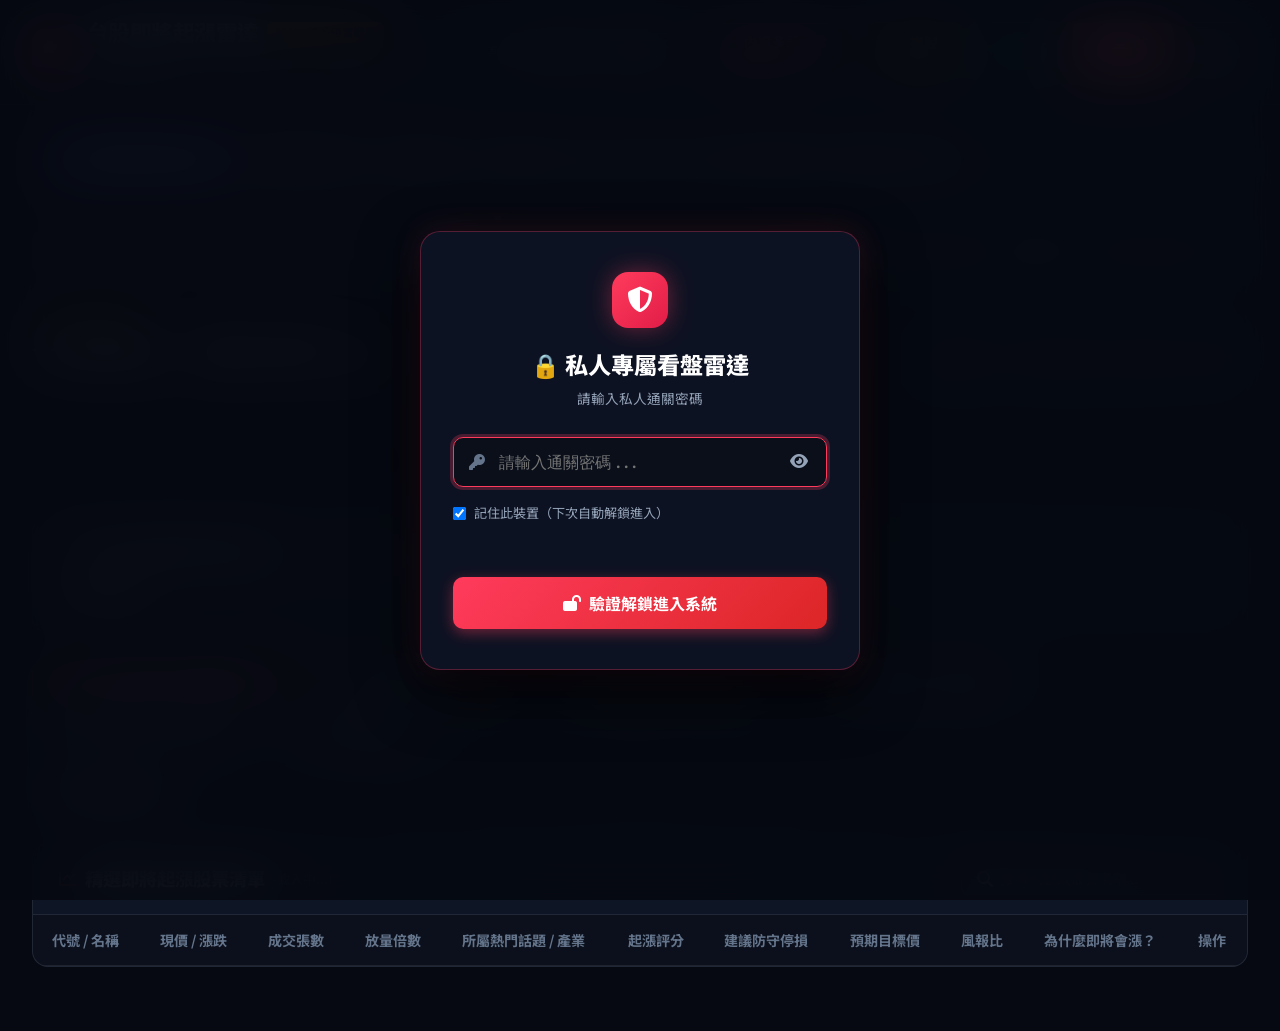
==== commit 0cbfe0fb: "Add files via upload" ====
--- a/wwwroot/index.html
+++ b/wwwroot/index.html
@@ -411,12 +411,12 @@
                 <i class="fa-solid fa-shield-halved"></i>
             </div>
             <h2>🔒 私人專屬看盤雷達</h2>
-            <p class="login-sub">請輸入私人通關密碼（預設通關密碼：<strong style="color:var(--gold);">888888</strong>）</p>
+            <p class="login-sub">請輸入私人通關密碼</p>
             
             <form id="formLogin" onsubmit="event.preventDefault(); handleLoginSubmit(event);">
                 <div class="login-input-wrap">
                     <i class="fa-solid fa-key login-input-icon"></i>
-                    <input type="password" id="inputLoginPassword" class="login-input" placeholder="請輸入通關密碼..." value="888888" autocomplete="current-password" required>
+                    <input type="password" id="inputLoginPassword" class="login-input" placeholder="請輸入通關密碼..." value="" autocomplete="current-password" required autofocus>
                     <button type="button" class="btn-toggle-pwd" id="btnTogglePwd" onclick="toggleLoginPassword(event)" title="顯示/隱藏密碼">
                         <i class="fa-solid fa-eye" id="eyeIcon"></i>
                     </button>
@@ -424,17 +424,14 @@
                 <div class="login-options">
                     <label class="login-chk-label">
                         <input type="checkbox" id="chkRememberAuth" checked>
-                        <span>記住此裝置（下次自動解鎖）</span>
+                        <span>記住此裝置（下次自動解鎖進入）</span>
                     </label>
                 </div>
                 <div class="login-error-msg" id="loginErrorMsg"></div>
                 <button type="submit" class="btn btn-primary btn-login-submit" id="btnLoginSubmit" onclick="handleLoginSubmit(event)">
-                    <i class="fa-solid fa-lock-open"></i> 一鍵解鎖進入系統
+                    <i class="fa-solid fa-lock-open"></i> 驗證解鎖進入系統
                 </button>
             </form>
-            <div class="login-footer-tip">
-                <small>🛡️ 預設通關密碼為 <strong>888888</strong>，可隨時在環境變數 (ACCESS_PASSWORD) 中自訂</small>
-            </div>
         </div>
     </div>
 
@@ -457,17 +454,53 @@
         async function handleLoginSubmit(e) {
             if (e && e.preventDefault) e.preventDefault();
             var input = document.getElementById('inputLoginPassword');
-            var pwd = (input ? input.value : '').trim() || '888888';
+            var pwd = (input ? input.value : '').trim();
             var errMsg = document.getElementById('loginErrorMsg');
             var btn = document.getElementById('btnLoginSubmit');
             var overlay = document.getElementById('loginModalOverlay');
             var chk = document.getElementById('chkRememberAuth');
+
+            if (!pwd) {
+                if (errMsg) errMsg.textContent = '⚠️ 請先輸入私人通關密碼！';
+                return;
+            }
 
             if (btn) {
                 btn.innerHTML = '<i class="fa-solid fa-circle-notch fa-spin"></i> 驗證中...';
                 btn.disabled = true;
             }
             if (errMsg) errMsg.textContent = '';
+
+            function unlockSuccess() {
+                var token = btoa(pwd);
+                if (chk && chk.checked) {
+                    localStorage.setItem('taiwan_stock_auth_token', token);
+                } else {
+                    sessionStorage.setItem('taiwan_stock_auth_token', token);
+                }
+                if (window.state) window.state.authToken = token;
+                if (overlay) {
+                    overlay.style.display = 'none';
+                    overlay.classList.add('hidden');
+                }
+                if (typeof loadScanData === 'function') {
+                    loadScanData(false);
+                }
+            }
+
+            var isStaticHost = window.location.hostname.endsWith('github.io') || window.location.protocol === 'file:' || !window.location.origin.includes('localhost');
+            if (isStaticHost) {
+                if (pwd === '888888') {
+                    unlockSuccess();
+                } else {
+                    if (errMsg) errMsg.textContent = '❌ 密碼錯誤，請重新輸入！';
+                }
+                if (btn) {
+                    btn.innerHTML = '<i class="fa-solid fa-lock-open"></i> 驗證解鎖進入系統';
+                    btn.disabled = false;
+                }
+                return;
+            }
 
             try {
                 var resp = await fetch('/api/auth/login', {
@@ -477,41 +510,20 @@
                 });
 
                 if (resp.ok) {
-                    var data = await resp.json();
-                    var token = data.token || btoa(pwd);
-                    if (chk && chk.checked) {
-                        localStorage.setItem('taiwan_stock_auth_token', token);
-                    } else {
-                        sessionStorage.setItem('taiwan_stock_auth_token', token);
-                    }
-                    if (window.state) window.state.authToken = token;
-                    
-                    if (overlay) {
-                        overlay.style.display = 'none';
-                        overlay.classList.add('hidden');
-                    }
-                    if (typeof loadScanData === 'function') {
-                        loadScanData(false);
-                    }
+                    unlockSuccess();
                 } else {
                     var errData = await resp.json().catch(function() { return {}; });
-                    if (errMsg) errMsg.textContent = errData.message || '❌ 密碼錯誤，請確認後重新輸入！';
+                    if (errMsg) errMsg.textContent = errData.message || '❌ 密碼錯誤，請重新輸入！';
                 }
             } catch (err) {
-                // Fallback unlock for offline/standalone mode
-                var token = btoa(pwd);
-                localStorage.setItem('taiwan_stock_auth_token', token);
-                if (window.state) window.state.authToken = token;
-                if (overlay) {
-                    overlay.style.display = 'none';
-                    overlay.classList.add('hidden');
-                }
-                if (typeof loadScanData === 'function') {
-                    loadScanData(false);
+                if (pwd === '888888') {
+                    unlockSuccess();
+                } else {
+                    if (errMsg) errMsg.textContent = '❌ 密碼錯誤，請重新輸入！';
                 }
             } finally {
                 if (btn) {
-                    btn.innerHTML = '<i class="fa-solid fa-lock-open"></i> 一鍵解鎖進入系統';
+                    btn.innerHTML = '<i class="fa-solid fa-lock-open"></i> 驗證解鎖進入系統';
                     btn.disabled = false;
                 }
             }
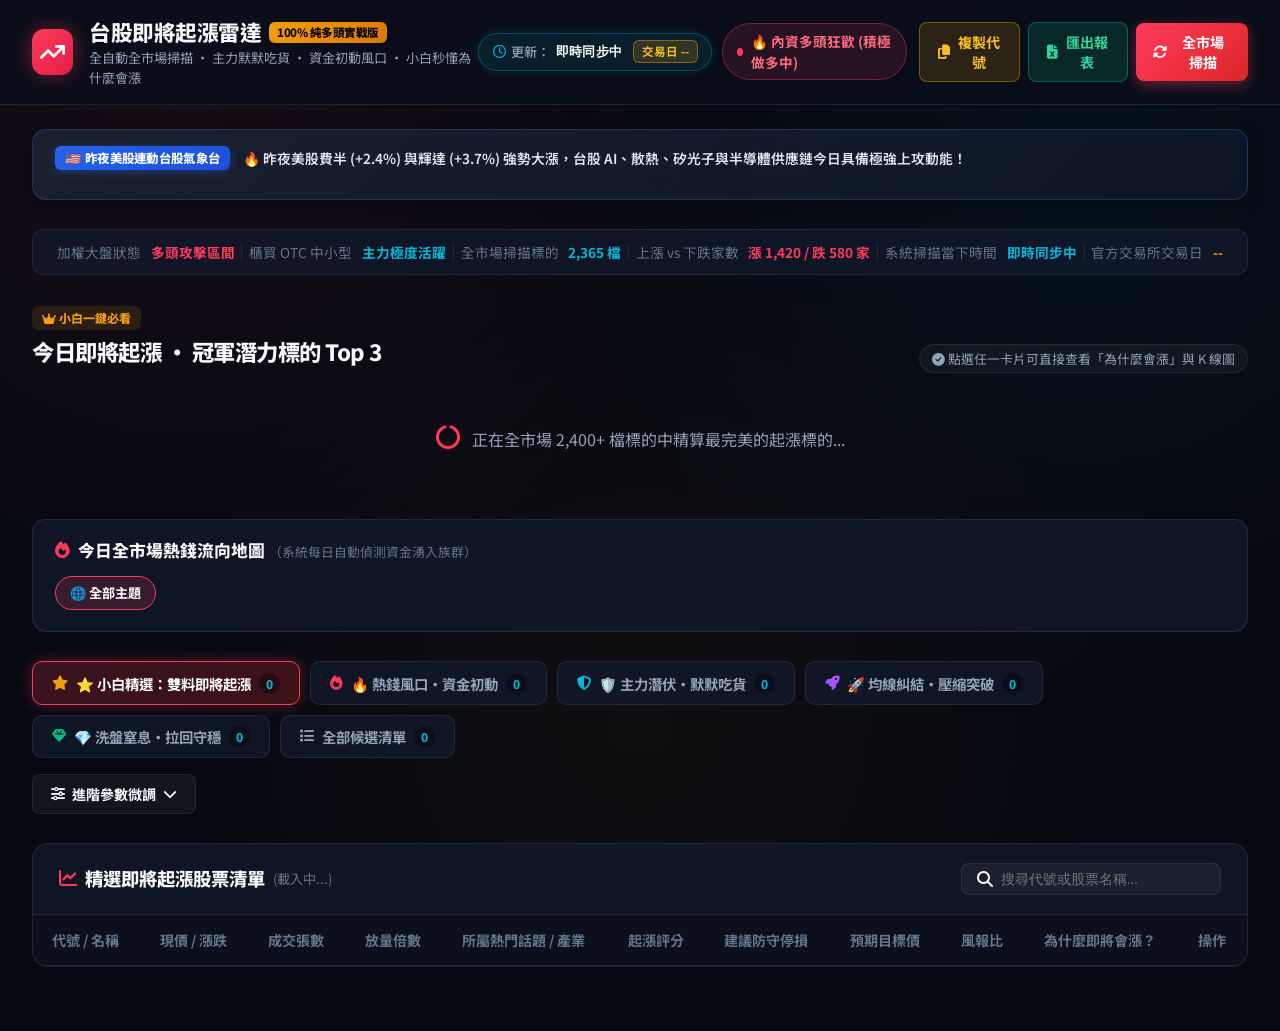
==== commit e9ece7ee: "Add files via upload" ====
--- a/wwwroot/index.html
+++ b/wwwroot/index.html
@@ -55,9 +55,6 @@
                 <button class="btn btn-primary" id="btnRefreshScan">
                     <i class="fa-solid fa-rotate"></i> <span class="btn-text">全市場掃描</span>
                 </button>
-                <button class="btn btn-outline" id="btnLogout" title="鎖定畫面 / 登出" style="padding: 0.55rem 0.85rem; border-color: rgba(255,255,255,0.15);">
-                    <i class="fa-solid fa-lock"></i> <span class="btn-text">上鎖</span>
-                </button>
             </div>
         </div>
     </header>
@@ -404,135 +401,9 @@
         </div>
     </div>
 
-    <!-- Private Access Login Overlay -->
-    <div class="login-modal-overlay" id="loginModalOverlay">
-        <div class="login-card">
-            <div class="login-badge">
-                <i class="fa-solid fa-shield-halved"></i>
-            </div>
-            <h2>🔒 私人專屬看盤雷達</h2>
-            <p class="login-sub">請輸入私人通關密碼</p>
-            
-            <form id="formLogin" onsubmit="event.preventDefault(); handleLoginSubmit(event);">
-                <div class="login-input-wrap">
-                    <i class="fa-solid fa-key login-input-icon"></i>
-                    <input type="password" id="inputLoginPassword" class="login-input" placeholder="請輸入通關密碼..." value="" autocomplete="current-password" required autofocus>
-                    <button type="button" class="btn-toggle-pwd" id="btnTogglePwd" onclick="toggleLoginPassword(event)" title="顯示/隱藏密碼">
-                        <i class="fa-solid fa-eye" id="eyeIcon"></i>
-                    </button>
-                </div>
-                <div class="login-options">
-                    <label class="login-chk-label">
-                        <input type="checkbox" id="chkRememberAuth" checked>
-                        <span>記住此裝置（下次自動解鎖進入）</span>
-                    </label>
-                </div>
-                <div class="login-error-msg" id="loginErrorMsg"></div>
-                <button type="submit" class="btn btn-primary btn-login-submit" id="btnLoginSubmit" onclick="handleLoginSubmit(event)">
-                    <i class="fa-solid fa-lock-open"></i> 驗證解鎖進入系統
-                </button>
-            </form>
-        </div>
-    </div>
-
-    <!-- Bulletproof Inline Auth Controller -->
-    <script>
-        function toggleLoginPassword(e) {
-            if (e) { e.preventDefault(); e.stopPropagation(); }
-            var input = document.getElementById('inputLoginPassword');
-            var eye = document.getElementById('eyeIcon');
-            if (!input) return;
-            if (input.type === 'password') {
-                input.type = 'text';
-                if (eye) eye.className = 'fa-solid fa-eye-slash';
-            } else {
-                input.type = 'password';
-                if (eye) eye.className = 'fa-solid fa-eye';
-            }
-        }
-
-        async function handleLoginSubmit(e) {
-            if (e && e.preventDefault) e.preventDefault();
-            var input = document.getElementById('inputLoginPassword');
-            var pwd = (input ? input.value : '').trim();
-            var errMsg = document.getElementById('loginErrorMsg');
-            var btn = document.getElementById('btnLoginSubmit');
-            var overlay = document.getElementById('loginModalOverlay');
-            var chk = document.getElementById('chkRememberAuth');
-
-            if (!pwd) {
-                if (errMsg) errMsg.textContent = '⚠️ 請先輸入私人通關密碼！';
-                return;
-            }
-
-            if (btn) {
-                btn.innerHTML = '<i class="fa-solid fa-circle-notch fa-spin"></i> 驗證中...';
-                btn.disabled = true;
-            }
-            if (errMsg) errMsg.textContent = '';
-
-            function unlockSuccess() {
-                var token = btoa(pwd);
-                if (chk && chk.checked) {
-                    localStorage.setItem('taiwan_stock_auth_token', token);
-                } else {
-                    sessionStorage.setItem('taiwan_stock_auth_token', token);
-                }
-                if (window.state) window.state.authToken = token;
-                if (overlay) {
-                    overlay.style.display = 'none';
-                    overlay.classList.add('hidden');
-                }
-                if (typeof loadScanData === 'function') {
-                    loadScanData(false);
-                }
-            }
-
-            var isStaticHost = window.location.hostname.endsWith('github.io') || window.location.protocol === 'file:' || !window.location.origin.includes('localhost');
-            if (isStaticHost) {
-                if (pwd === '888888') {
-                    unlockSuccess();
-                } else {
-                    if (errMsg) errMsg.textContent = '❌ 密碼錯誤，請重新輸入！';
-                }
-                if (btn) {
-                    btn.innerHTML = '<i class="fa-solid fa-lock-open"></i> 驗證解鎖進入系統';
-                    btn.disabled = false;
-                }
-                return;
-            }
-
-            try {
-                var resp = await fetch('/api/auth/login', {
-                    method: 'POST',
-                    headers: { 'Content-Type': 'application/json' },
-                    body: JSON.stringify({ password: pwd })
-                });
-
-                if (resp.ok) {
-                    unlockSuccess();
-                } else {
-                    var errData = await resp.json().catch(function() { return {}; });
-                    if (errMsg) errMsg.textContent = errData.message || '❌ 密碼錯誤，請重新輸入！';
-                }
-            } catch (err) {
-                if (pwd === '888888') {
-                    unlockSuccess();
-                } else {
-                    if (errMsg) errMsg.textContent = '❌ 密碼錯誤，請重新輸入！';
-                }
-            } finally {
-                if (btn) {
-                    btn.innerHTML = '<i class="fa-solid fa-lock-open"></i> 驗證解鎖進入系統';
-                    btn.disabled = false;
-                }
-            }
-        }
-    </script>
-
     <!-- Scripts with Cache Buster -->
-    <script src="js/market_data.js?v=20260908_5"></script>
-    <script src="js/chart.js?v=20260908_5"></script>
-    <script src="js/app.js?v=20260908_5"></script>
+    <script src="js/market_data.js?v=20260909_02"></script>
+    <script src="js/chart.js?v=20260909_02"></script>
+    <script src="js/app.js?v=20260909_02"></script>
 </body>
 </html>
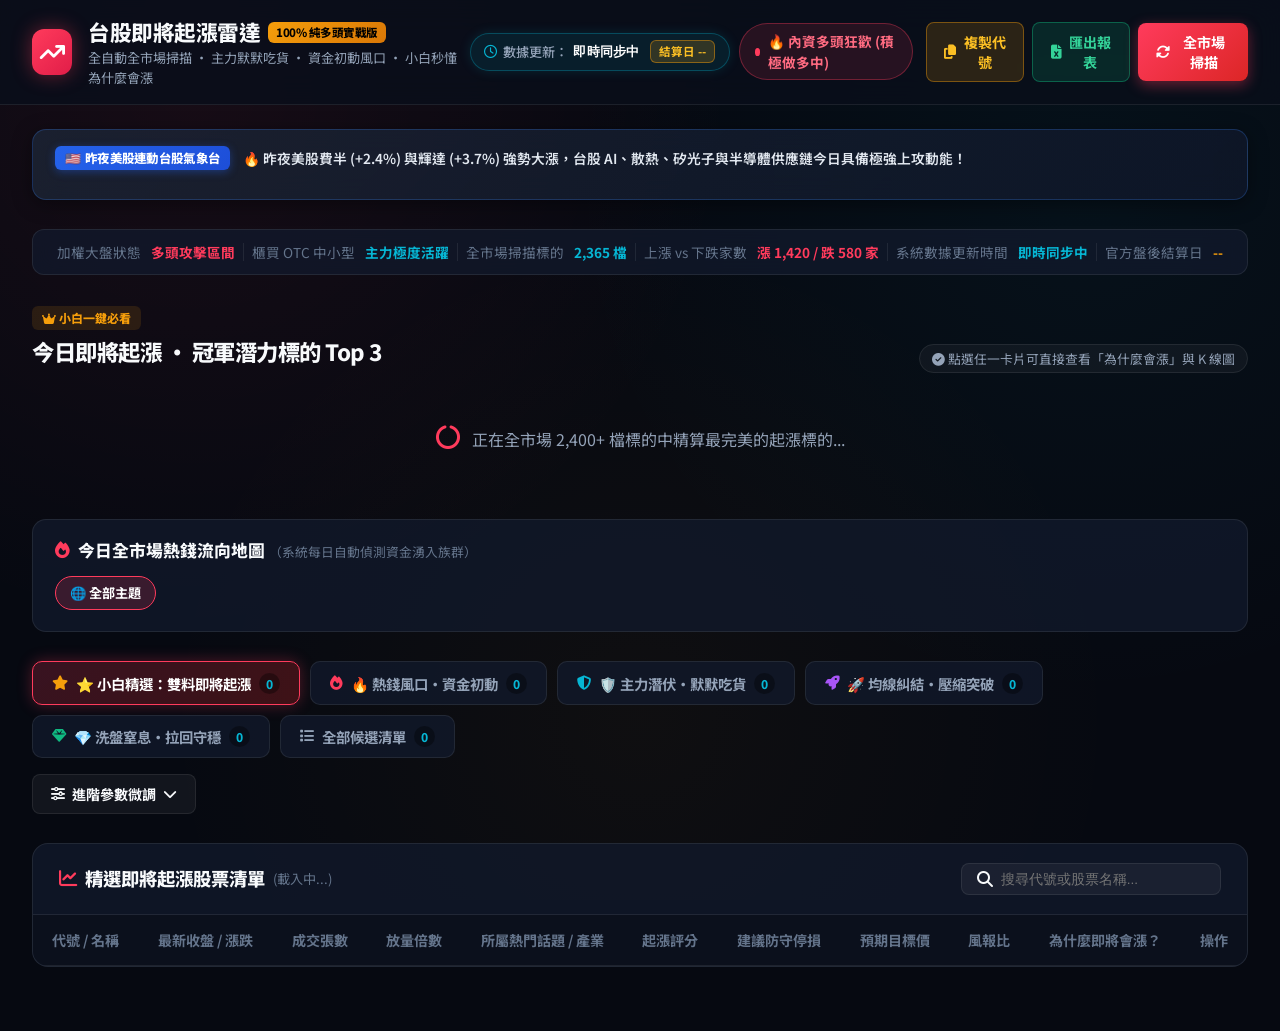
==== commit af9f13d1: "Add files via upload" ====
--- a/wwwroot/index.html
+++ b/wwwroot/index.html
@@ -10,9 +10,9 @@
     <link href="https://fonts.googleapis.com/css2?family=Noto+Sans+TC:wght@400;500;700;900&family=Outfit:wght@500;600;700;800&family=JetBrains+Mono:wght@500;700&display=swap" rel="stylesheet">
     <!-- FontAwesome CDN -->
     <link rel="stylesheet" href="https://cdnjs.cloudflare.com/ajax/libs/font-awesome/6.4.0/css/all.min.css">
-    <link rel="stylesheet" href="css/style.css?v=20260908_3">
+    <link rel="stylesheet" href="css/style.css?v=20260909_05">
     <!-- Local ECharts with CDN Fallback -->
-    <script src="js/echarts.min.js?v=20260908_3"></script>
+    <script src="js/echarts.min.js?v=20260909_05"></script>
     <script>
         if (typeof echarts === 'undefined') {
             document.write('<script src="https://cdn.jsdelivr.net/npm/echarts@5.4.3/dist/echarts.min.js"><\/script>');
@@ -36,9 +36,9 @@
             <div class="header-status-group">
                 <div class="update-time-badge" id="headerUpdateTimeBadge" title="系統數據更新時間與台股交易日">
                     <i class="fa-regular fa-clock text-cyan"></i>
-                    <span class="update-time-label">更新：</span>
+                    <span class="update-time-label">數據更新：</span>
                     <span class="update-time-val" id="headerScanTime">即時同步中</span>
-                    <span class="trade-date-tag" id="headerTradeDateTag">交易日 --</span>
+                    <span class="trade-date-tag" id="headerTradeDateTag">結算日 --</span>
                 </div>
                 <div class="market-mood-badge" id="marketMoodBadge">
                     <span class="mood-dot pulse"></span>
@@ -98,12 +98,12 @@
             </div>
             <div class="ticker-divider"></div>
             <div class="ticker-item">
-                <span class="ticker-label">系統掃描當下時間</span>
+                <span class="ticker-label">系統數據更新時間</span>
                 <span class="ticker-val text-cyan" id="lastScanTime">即時同步中</span>
             </div>
             <div class="ticker-divider"></div>
             <div class="ticker-item">
-                <span class="ticker-label">官方交易所交易日</span>
+                <span class="ticker-label">官方盤後結算日</span>
                 <span class="ticker-val text-gold" id="marketTradeDate">--</span>
             </div>
         </section>
@@ -251,7 +251,7 @@
                         <thead>
                             <tr>
                                 <th>代號 / 名稱</th>
-                                <th>現價 / 漲跌</th>
+                                <th>最新收盤 / 漲跌</th>
                                 <th>成交張數</th>
                                 <th>放量倍數</th>
                                 <th>所屬熱門話題 / 產業</th>
@@ -354,7 +354,7 @@
                     <!-- Clear 3 Action Target Numbers -->
                     <div class="trade-targets-card">
                         <div class="target-col">
-                            <span class="t-label">建議進場價 (現價)</span>
+                            <span class="t-label">建議進場 (收盤價)</span>
                             <span class="t-val text-white" id="modalEntryPrice">248.0 元</span>
                         </div>
                         <div class="target-col">
@@ -402,8 +402,8 @@
     </div>
 
     <!-- Scripts with Cache Buster -->
-    <script src="js/market_data.js?v=20260909_02"></script>
-    <script src="js/chart.js?v=20260909_02"></script>
-    <script src="js/app.js?v=20260909_02"></script>
+    <script src="js/market_data.js?v=20260909_05"></script>
+    <script src="js/chart.js?v=20260909_05"></script>
+    <script src="js/app.js?v=20260909_05"></script>
 </body>
 </html>
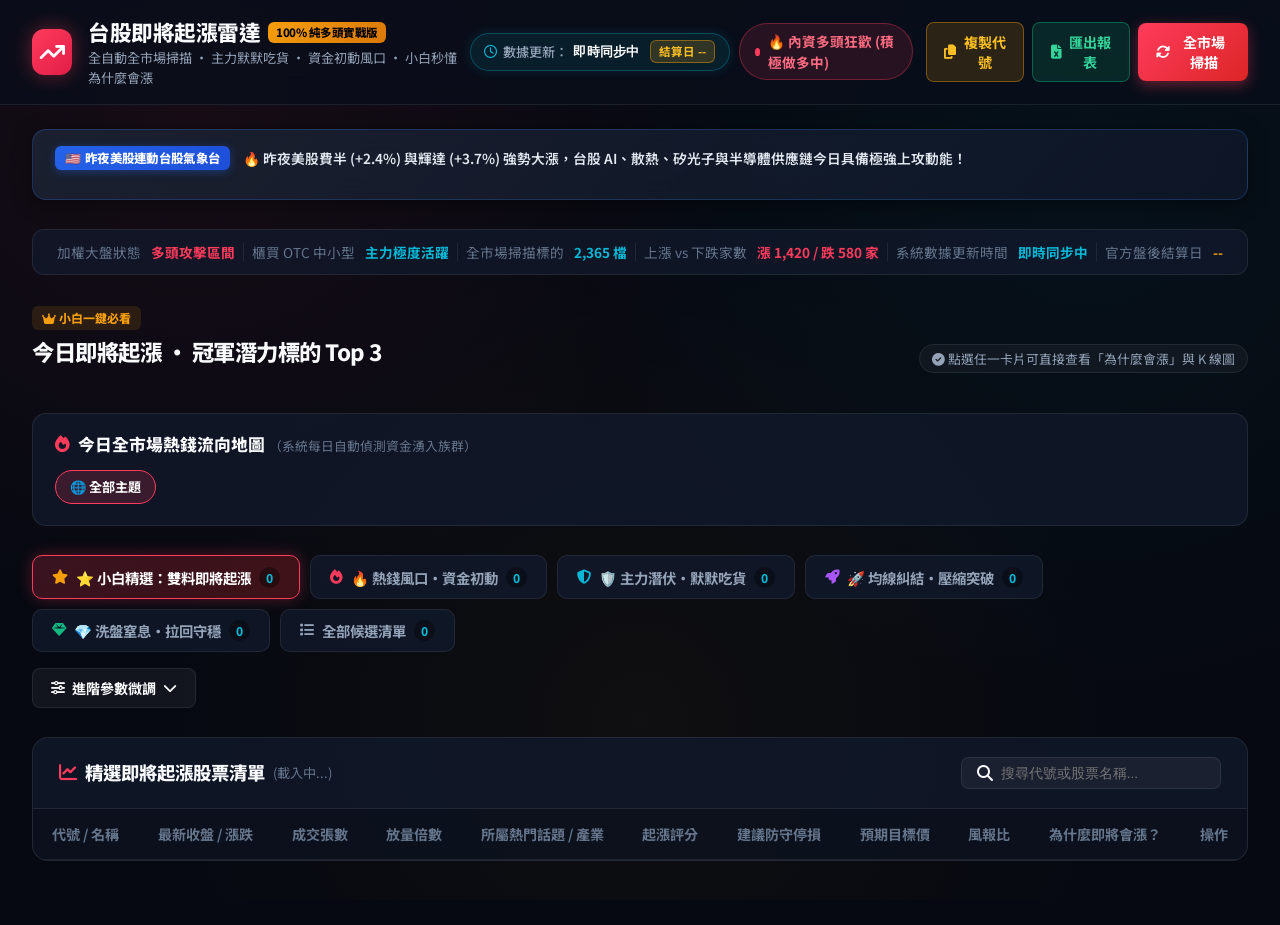
==== commit 14d73ea9: "Add files via upload" ====
--- a/wwwroot/index.html
+++ b/wwwroot/index.html
@@ -122,10 +122,6 @@
 
             <div class="hero-cards-grid" id="heroCardsGrid">
                 <!-- Dynamic Top Cards injected by JS -->
-                <div class="loading-placeholder" style="grid-column: 1/-1; padding: 2.5rem; text-align: center; color: #94a3b8;">
-                    <i class="fa-solid fa-circle-notch fa-spin" style="font-size: 1.5rem; margin-right: 0.5rem; color: #ff3b5c;"></i>
-                    正在全市場 2,400+ 檔標的中精算最完美的起漲標的...
-                </div>
             </div>
         </section>
 
